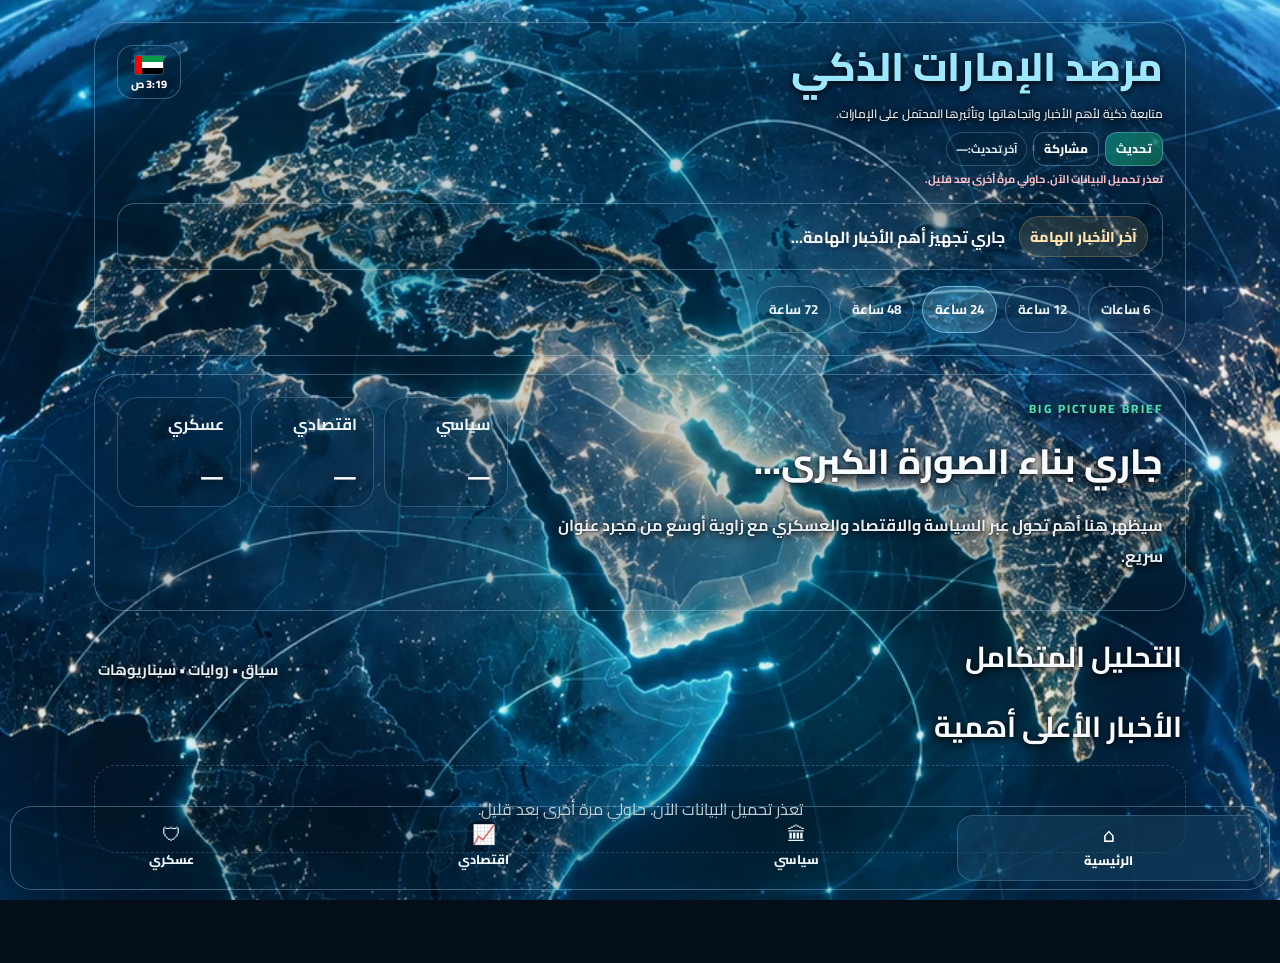
==== index.html @ d10e2dfa "Add files via upload" ====
<!doctype html>
<html lang="ar" dir="rtl">
<head>
  <meta charset="utf-8" />
  <meta name="viewport" content="width=device-width,initial-scale=1,viewport-fit=cover" />
  <meta name="theme-color" content="#08121f" />
  <title>مرصد الإمارات الذكي</title>
  <link rel="preconnect" href="https://fonts.googleapis.com">
  <link rel="preconnect" href="https://fonts.gstatic.com" crossorigin>
  <link href="https://fonts.googleapis.com/css2?family=Cairo:wght@400;600;700;800&display=swap" rel="stylesheet">
  <link rel="manifest" href="/manifest.webmanifest" />
  <link rel="icon" href="/icon.svg" type="image/svg+xml" />
  <link rel="stylesheet" href="/styles.css?v=7" />
</head>
<body>
  <div class="bg-layer"></div>
  <div class="screen-noise"></div>

  <main class="shell">
    <header class="hero-panel glass">
      <div class="header-brand-block">
        <div class="brand-row">
          <h1 id="appTitle" class="app-title">مرصد الإمارات الذكي</h1>

          <div class="uae-clock-card" aria-label="الوقت الحالي في الإمارات">
            <svg class="uae-flag" viewBox="0 0 28 18" role="img" aria-label="علم الإمارات العربية المتحدة">
              <rect x="0" y="0" width="7" height="18" fill="#ff0000"></rect>
              <rect x="7" y="0" width="21" height="6" fill="#009a49"></rect>
              <rect x="7" y="6" width="21" height="6" fill="#ffffff"></rect>
              <rect x="7" y="12" width="21" height="6" fill="#000000"></rect>
            </svg>
            <time id="dubaiClock" class="dubai-clock" datetime="">--:--</time>
          </div>
        </div>

        <p class="brand-description">متابعة ذكية لأهم الأخبار واتجاهاتها وتأثيرها المحتمل على الإمارات.</p>
      </div>

      <div class="controls" aria-label="أدوات التحديث والمشاركة">
        <button id="refreshBtn" class="btn primary" type="button">
          <span class="btn-spinner" aria-hidden="true"></span>
          <span class="refresh-label">تحديث</span>
        </button>
        <button id="shareBtn" class="btn" type="button">مشاركة</button>
        <div class="last-update-pill">آخر تحديث: <time id="lastUpdatedTime" datetime="">—</time></div>
      </div>
      <div id="refreshError" class="refresh-error" role="alert" hidden></div>

      <section class="breaking-wrap glass-soft" aria-label="آخر الأخبار الهامة">
        <div class="breaking-label">آخر الأخبار الهامة</div>
        <div class="breaking-ticker"><div id="breakingItems" class="breaking-items"></div></div>
      </section>

      <div class="filters" id="hourFilters">
        <button class="chip" data-hours="6">6 ساعات</button>
        <button class="chip" data-hours="12">12 ساعة</button>
        <button class="chip active" data-hours="24">24 ساعة</button>
        <button class="chip" data-hours="48">48 ساعة</button>
        <button class="chip" data-hours="72">72 ساعة</button>
      </div>
    </header>

    <section class="big-picture glass">
      <div class="big-left">
        <div class="eyebrow green">BIG PICTURE BRIEF</div>
        <h2 id="heroTitle">جاري بناء الصورة الكبرى...</h2>
        <p id="heroText">سيظهر هنا أهم تحول عبر السياسة والاقتصاد والعسكري مع زاوية أوسع من مجرد عنوان سريع.</p>
      </div>
      <div class="metrics">
        <div class="metric-card">
          <span class="metric-label">سياسي</span>
          <b id="politicalRisk">—</b>
          <small id="politicalImpact" class="metric-impact" hidden></small>
        </div>
        <div class="metric-card">
          <span class="metric-label">اقتصادي</span>
          <b id="economicRisk">—</b>
          <small id="economicImpact" class="metric-impact" hidden></small>
        </div>
        <div class="metric-card">
          <span class="metric-label">عسكري</span>
          <b id="militaryRisk">—</b>
          <small id="militaryImpact" class="metric-impact" hidden></small>
        </div>
      </div>
    </section>

    <section id="home" class="view active">
      <div class="section-head"><h3>التحليل المتكامل</h3><span>سياق • روايات • سيناريوهات</span></div>
      <div id="overviewCards" class="analysis-grid"></div>
      <div class="section-head"><h3>الأخبار الأعلى أهمية</h3><span id="topCount"></span></div>
      <div id="topEvents" class="card-list"></div>
    </section>

    <section id="political" class="view">
      <div class="section-head"><h3>المجال السياسي</h3><span>دبلوماسية • حكومات • قمم</span></div>
      <div id="politicalAnalysis" class="analysis-single"></div>
      <div id="politicalEvents" class="card-list"></div>
    </section>

    <section id="economic" class="view">
      <div class="section-head"><h3>المجال الاقتصادي</h3><span>طاقة • تجارة • أسواق</span></div>
      <div id="economicAnalysis" class="analysis-single"></div>
      <div id="economicEvents" class="card-list"></div>
    </section>

    <section id="military" class="view">
      <div class="section-head"><h3>المجال العسكري / الأمني</h3><span>تصعيد • تهدئة • أمن إقليمي</span></div>
      <div id="militaryAnalysis" class="analysis-single"></div>
      <div id="militaryEvents" class="card-list"></div>
    </section>
  </main>

  <nav class="bottom-nav glass-soft" aria-label="التنقل السفلي">
    <button class="bottom-tab active" data-view="home"><span>⌂</span><small>الرئيسية</small></button>
    <button class="bottom-tab" data-view="political"><span>🏛</span><small>سياسي</small></button>
    <button class="bottom-tab" data-view="economic"><span>📈</span><small>اقتصادي</small></button>
    <button class="bottom-tab" data-view="military"><span>🛡</span><small>عسكري</small></button>
  </nav>

  <div id="statusLive" class="sr-only" aria-live="polite">جاهز</div>
  <script src="/app.js?v=7"></script>
</body>
</html>
---- styles.css ----
:root {
  --bg: #06101b;
  --panel: rgba(5, 22, 34, 0.18);
  --panel-soft: rgba(5, 22, 34, 0.14);
  --panel-inner: rgba(5, 22, 34, 0.14);
  --line: rgba(155, 220, 255, 0.34);
  --text: #f7fbff;
  --muted: #e6eef5;
  --accent: #78dcff;
  --accent-2: #4be0b0;
  --warn: #ffd486;
  --danger: #ff8a95;
  --shadow: 0 10px 28px rgba(0,0,0,0.18);
}
* { box-sizing: border-box; }
html, body {
  margin: 0; padding: 0; color: var(--text);
  font-family: "Cairo", system-ui, -apple-system, "Segoe UI", "Noto Sans Arabic", Arial, sans-serif;
  background: var(--bg);
}
body { min-height: 100vh; overflow-x: hidden; }
.sr-only { position: absolute; width:1px; height:1px; padding:0; margin:-1px; overflow:hidden; clip: rect(0,0,0,0); white-space:nowrap; border:0; }

.bg-layer {
  position: fixed; inset: 0;
  background-image: url('/background.webp');
  background-position: center 24%;
  background-size: cover;
  background-repeat: no-repeat;
  z-index: 0;
}
.bg-layer::after {
  content: "";
  position: absolute; inset: 0;
  background: linear-gradient(180deg,
    rgba(2,7,12,0.00) 0%,
    rgba(2,7,12,0.02) 35%,
    rgba(2,7,12,0.05) 70%,
    rgba(2,7,12,0.10) 100%);
}
.screen-noise {
  position: fixed; inset: 0;
  background-image: radial-gradient(rgba(255,255,255,0.025) 0.5px, transparent 0.5px);
  background-size: 5px 5px;
  opacity: 0.025; z-index: 0; pointer-events:none;
}
.shell {
  position: relative; z-index: 1; max-width: 1120px; width: 100%; margin: 0 auto;
  padding: 22px 14px 110px;
}

.glass, .glass-soft {
  border: 1px solid var(--line);
  box-shadow: var(--shadow);
  backdrop-filter: none;
  -webkit-backdrop-filter: none;
}
.glass { background: linear-gradient(180deg, rgba(5,22,34,0.18), rgba(5,22,34,0.22)); }
.glass-soft { background: var(--panel-soft); }

/* Header: compact mobile-first layout only. */
.hero-panel { border-radius: 28px; padding: 22px; min-width: 0; overflow: hidden; }
.header-brand-block { width: 100%; min-width: 0; }
.brand-row {
  display: flex;
  gap: 10px;
  align-items: flex-start;
  justify-content: space-between;
  width: 100%;
  min-width: 0;
  direction: rtl;
}
.app-title {
  flex: 1 1 auto;
  min-width: 0;
  margin: 0;
  color: #9be7ff;
  font-size: clamp(20px, 7.28vw, 40px);
  line-height: 1.08;
  font-weight: 800;
  white-space: nowrap;
  text-align: right;
  text-shadow: 0 3px 16px rgba(0,0,0,0.76);
}
.uae-clock-card {
  flex: 0 0 auto;
  width: 64px;
  min-height: 54px;
  padding: 7px 6px 6px;
  border-radius: 16px;
  display: flex;
  flex-direction: column;
  align-items: center;
  justify-content: center;
  gap: 5px;
  background: rgba(5,22,34,0.14);
  border: 1px solid var(--line);
  line-height: 1;
}
.uae-flag {
  display: block;
  width: 28px;
  height: 18px;
  flex: 0 0 auto;
  border-radius: 2px;
  box-shadow: 0 0 0 1px rgba(255,255,255,0.18);
}
.dubai-clock {
  display: block;
  direction: rtl;
  color: #fff;
  font-size: 11px;
  line-height: 1;
  font-weight: 800;
  white-space: nowrap;
  font-variant-numeric: tabular-nums;
  text-shadow: 0 2px 8px rgba(0,0,0,.72);
}
.brand-description {
  width: 100%;
  max-width: none;
  margin: 7px 0 0;
  color: var(--muted);
  font-size: clamp(10px, 2.91vw, 12px);
  line-height: 1.35;
  font-weight: 600;
  letter-spacing: -0.015em;
  white-space: nowrap;
  text-align: right;
  text-shadow: 0 2px 10px rgba(0,0,0,0.72);
}
.eyebrow {
  font-size: 0.75rem; letter-spacing: 0.18em; color: var(--accent); font-weight: 800;
  text-shadow: 0 2px 8px rgba(0,0,0,.68);
}
.eyebrow.green { color: var(--accent-2); }

.controls {
  display: flex;
  gap: 6px;
  margin-top: 10px;
  flex-wrap: nowrap;
  align-items: center;
  width: 100%;
  min-width: 0;
  line-height: 1;
}
.btn {
  flex: 0 0 auto;
  min-height: 34px;
  border: 1px solid var(--line);
  background: rgba(5,22,34,0.18);
  color: #fff;
  padding: 8px 10px;
  border-radius: 12px;
  cursor: pointer;
  font-family: inherit;
  font-size: 12px;
  line-height: 1;
  font-weight: 800;
  white-space: nowrap;
  display: inline-flex;
  align-items: center;
  justify-content: center;
  gap: 5px;
}
.btn.primary {
  background: linear-gradient(135deg, rgba(10,127,125,0.82), rgba(20,108,78,0.78));
  min-width: 0;
}
.btn:disabled {
  cursor: default;
  opacity: 0.82;
}
.btn-spinner {
  display: none;
  width: 13px;
  height: 13px;
  flex: 0 0 13px;
  border: 2px solid rgba(255,255,255,0.35);
  border-top-color: #fff;
  border-radius: 50%;
  animation: buttonSpin .72s linear infinite;
}
.btn.is-loading .btn-spinner { display: inline-block; }
@keyframes buttonSpin { to { transform: rotate(360deg); } }
.last-update-pill {
  flex: 0 1 auto;
  min-width: 0;
  min-height: 34px;
  padding: 7px 9px;
  border-radius: 999px;
  border: 1px solid rgba(155,220,255,.24);
  background: rgba(5,22,34,0.14);
  color: #edf6fb;
  font-size: 11px;
  line-height: 1;
  font-weight: 700;
  white-space: nowrap;
  display: inline-flex;
  align-items: center;
  justify-content: center;
  font-variant-numeric: tabular-nums;
}
.refresh-error {
  margin-top: 6px;
  color: #ffc1c7;
  font-size: 11px;
  line-height: 1.35;
  font-weight: 700;
  text-align: right;
}

.breaking-wrap {
  margin-top: 16px; border-radius: 18px; padding: 12px 14px;
  display:flex; gap:14px; align-items:center; overflow:hidden;
}
.breaking-label {
  flex:none; color: #ffe5ac; font-weight: 800; font-size: 0.9rem;
  padding: 6px 10px; border-radius: 999px; background: rgba(255,196,106,0.12);
  border: 1px solid rgba(255,196,106,0.22);
}
.breaking-ticker { overflow:hidden; flex:1; position:relative; }
.breaking-items { display:flex; gap: 24px; white-space: nowrap; animation: ticker 26s linear infinite; }
.breaking-items span { font-weight: 700; text-shadow:0 1px 8px rgba(0,0,0,.6); }
@keyframes ticker { 0% { transform: translateX(12%); } 100% { transform: translateX(-65%); } }
.filters { display:flex; gap:8px; overflow:auto; margin-top:16px; }
.filters::-webkit-scrollbar { display:none; }
.chip {
  white-space: nowrap; border:1px solid var(--line); background: rgba(5,22,34,0.16); color:#edf6fb;
  padding:10px 12px; border-radius:999px; cursor:pointer; font-family:inherit; font-weight:700;
}
.chip.active {
  background: rgba(155,231,255,0.22);
  border-color: rgba(155,231,255,0.6);
  color:#fff;
}

.big-picture {
  border-radius: 28px; padding: 22px; margin-top: 18px;
  display:grid; grid-template-columns: 1.55fr 0.95fr; gap: 18px;
}
.big-left h2 {
  margin: 8px 0; font-size: clamp(1.45rem, 4vw, 2.2rem); font-weight:800;
  text-shadow:0 3px 16px rgba(0,0,0,.76);
}
.big-left p {
  color: var(--muted); line-height: 1.95; font-weight:700;
  text-shadow:0 2px 10px rgba(0,0,0,.7);
}
.metrics { display:grid; grid-template-columns: repeat(3, minmax(0, 1fr)); gap: 10px; align-content:start; min-width: 0; }
.metric-card {
  min-width: 0;
  min-height: 110px; border-radius: 22px; padding: 16px;
  background: rgba(5,22,34,0.14); border: 1px solid rgba(155,220,255,.24);
  display:flex; flex-direction:column; justify-content:space-between;
}
.metric-label { color: #edf6fb; font-weight: 700; line-height: 1.25; }
.metric-card b { font-size: 1.35rem; line-height: 1.2; text-shadow:0 2px 9px rgba(0,0,0,.7); }
.metric-impact { color: #aaf4d5; font-size: .74rem; line-height: 1.25; font-weight: 700; white-space: nowrap; }

.view { display:none; margin-top: 18px; }
.view.active { display:block; }
.section-head { display:flex; justify-content:space-between; align-items:flex-end; margin: 4px 4px 12px; }
.section-head h3 {
  margin:0; font-size: clamp(1.2rem, 3vw, 1.8rem); text-shadow:0 2px 10px rgba(0,0,0,.75);
}
.section-head span { color: var(--muted); font-size:0.92rem; font-weight:700; text-shadow:0 1px 8px rgba(0,0,0,.65); }
.analysis-grid { display:grid; grid-template-columns: repeat(3, 1fr); gap: 14px; }
.analysis-card, .analysis-panel, .news-card {
  background: linear-gradient(180deg, rgba(5,22,34,0.18), rgba(5,22,34,0.22));
  border: 1px solid rgba(155,220,255,.28); border-radius: 24px; box-shadow: var(--shadow);
}
.analysis-card { padding: 16px; }
.analysis-card h4, .analysis-panel h4 { margin:0 0 10px; font-size:1rem; }
.analysis-card p, .analysis-panel p, .analysis-panel li {
  color: #edf6fb; line-height: 1.9; font-weight: 700;
  text-shadow:0 1px 8px rgba(0,0,0,.62);
}
.analysis-panel { padding: 18px; }
.analysis-panel ul { margin: 8px 0 0; padding-right: 18px; }
.card-list { display:grid; gap:14px; }
.news-card { padding: 18px; }
.news-card .top { display:flex; gap:14px; align-items:flex-start; }
.score-box {
  min-width: 72px; text-align:center; border-radius: 18px; padding: 12px 8px;
  background: rgba(5,22,34,0.14); border:1px solid rgba(155,220,255,.24);
}
.score-box b { display:block; font-size:1.35rem; }
.score-box small { color: #edf6fb; font-weight:700; }
.news-card h4 { margin:0; font-size:1.1rem; line-height:1.8; text-shadow:0 2px 9px rgba(0,0,0,.72); }
.news-meta { display:flex; flex-wrap:wrap; gap:8px; margin-top: 12px; }
.tag {
  font-size: 0.78rem; border-radius: 999px; padding: 6px 10px;
  border:1px solid rgba(155,220,255,.24); background: rgba(5,22,34,0.14); color:#edf6fb; font-weight:700;
}
.tag.uae { color: #aaf4d5; border-color: rgba(61,212,161,0.38); }
.tag.high { color: #ffc1c7; border-color: rgba(255,111,123,0.38); }
.tag.mid { color: #ffe2ad; border-color: rgba(255,191,101,0.38); }
.sources { margin-top: 12px; border-top: 1px solid rgba(155,220,255,0.16); padding-top: 10px; }
.sources summary { cursor:pointer; color: var(--accent); font-weight:800; }
.source-item { padding:10px 0; border-bottom: 1px dashed rgba(155,220,255,0.16); }
.source-item:last-child { border-bottom:0; }
.source-item a { color:#fff; text-decoration:none; line-height:1.8; }
.source-item small { display:block; color: #dce9f1; }
.empty {
  text-align:center; color: #e5f0f6; padding: 28px; border: 1px dashed rgba(155,220,255,0.25);
  border-radius: 22px; background:rgba(5,22,34,.12);
}
.analysis-single { display:grid; gap:14px; margin-bottom: 14px; }

.bottom-nav {
  position: fixed; left: 10px; right: 10px; bottom: 10px; z-index: 10;
  border-radius: 22px; padding: 8px; display:grid; grid-template-columns: repeat(4, 1fr); gap:8px;
}
.bottom-tab {
  border:0; border-radius: 16px; background: rgba(5,22,34,0.10); color:#edf6fb;
  padding:10px 8px 8px; display:flex; flex-direction:column; align-items:center; gap:4px; font-family:inherit; cursor:pointer;
}
.bottom-tab span { font-size: 1.2rem; line-height:1; }
.bottom-tab small { font-size: .78rem; font-weight:800; }
.bottom-tab.active { background: rgba(23, 72, 104, 0.52); border:1px solid rgba(155,220,255,.22); color:#fff; }

@media (max-width: 900px) {
  .big-picture, .analysis-grid { grid-template-columns: 1fr; }
  .metrics { grid-template-columns: repeat(3, minmax(0, 1fr)); }
}
@media (max-width: 640px) {
  .bg-layer { background-position: 52% 18%; }
  .shell { padding: 14px 10px 104px; }
  .hero-panel, .big-picture { border-radius: 24px; padding: 16px; }

  .uae-clock-card { width: 60px; min-height: 52px; border-radius: 15px; }
  .brand-description { margin-top: 6px; }
  .controls { margin-top: 9px; }

  .metrics { grid-template-columns: repeat(3, minmax(0, 1fr)); gap: 6px; }
  .metric-card {
    min-height: 82px;
    padding: 9px 6px;
    border-radius: 16px;
    align-items: center;
    text-align: center;
  }
  .metric-label { font-size: 12px; line-height: 1.15; }
  .metric-card b { font-size: 12px; line-height: 1.15; }
  .metric-impact { font-size: 9.5px; line-height: 1.15; }

  .news-card .top { flex-direction: column; }
  .score-box { width: 100%; }
  .bottom-nav { left: 8px; right: 8px; bottom: 8px; }
}
@media (max-width: 360px) {
  .brand-row { gap: 8px; }
  .uae-clock-card { width: 58px; min-height: 50px; padding: 6px 5px 5px; gap: 4px; border-radius: 14px; }
  .uae-flag { width: 26px; height: 17px; }
  .dubai-clock { font-size: 10px; }
  .brand-description { font-size: 10px; letter-spacing: -0.025em; }

  .controls { gap: 4px; margin-top: 8px; }
  .btn { min-height: 32px; padding: 7px 7px; border-radius: 11px; font-size: 11px; gap: 4px; }
  .btn-spinner { width: 12px; height: 12px; flex-basis: 12px; }
  .last-update-pill { min-height: 32px; padding: 6px 7px; font-size: 10px; }
  .refresh-error { font-size: 10px; }
}
@media (max-width: 330px) {
  .uae-clock-card { width: 56px; }
  .brand-description { letter-spacing: -0.035em; }
  .btn { padding-right: 6px; padding-left: 6px; font-size: 10.5px; }
  .last-update-pill { padding-right: 6px; padding-left: 6px; font-size: 9.5px; }
}

/* v4: background-first UI. Keep artwork visible THROUGH every section. */
.hero-panel, .big-picture, .analysis-card, .analysis-panel, .news-card, .bottom-nav, .breaking-wrap {
  background-color: transparent;
}
.hero-panel, .big-picture { background: linear-gradient(180deg, rgba(4,20,32,.15), rgba(4,20,32,.20)); }
.analysis-card, .analysis-panel, .news-card { background: linear-gradient(180deg, rgba(4,20,32,.17), rgba(4,20,32,.21)); }
.breaking-wrap, .bottom-nav { background: rgba(4,20,32,.15); }
.app-title, .brand-description, .big-left h2, .big-left p, .section-head h3, .section-head span,
.analysis-card p, .analysis-panel p, .analysis-panel li, .news-card h4, .news-meta, .breaking-items {
  text-shadow: 0 2px 7px rgba(0,0,0,.92), 0 0 2px rgba(0,0,0,.8);
}
@media (max-width: 640px) {
  .bg-layer { background-position: center top; background-size: cover; }
}
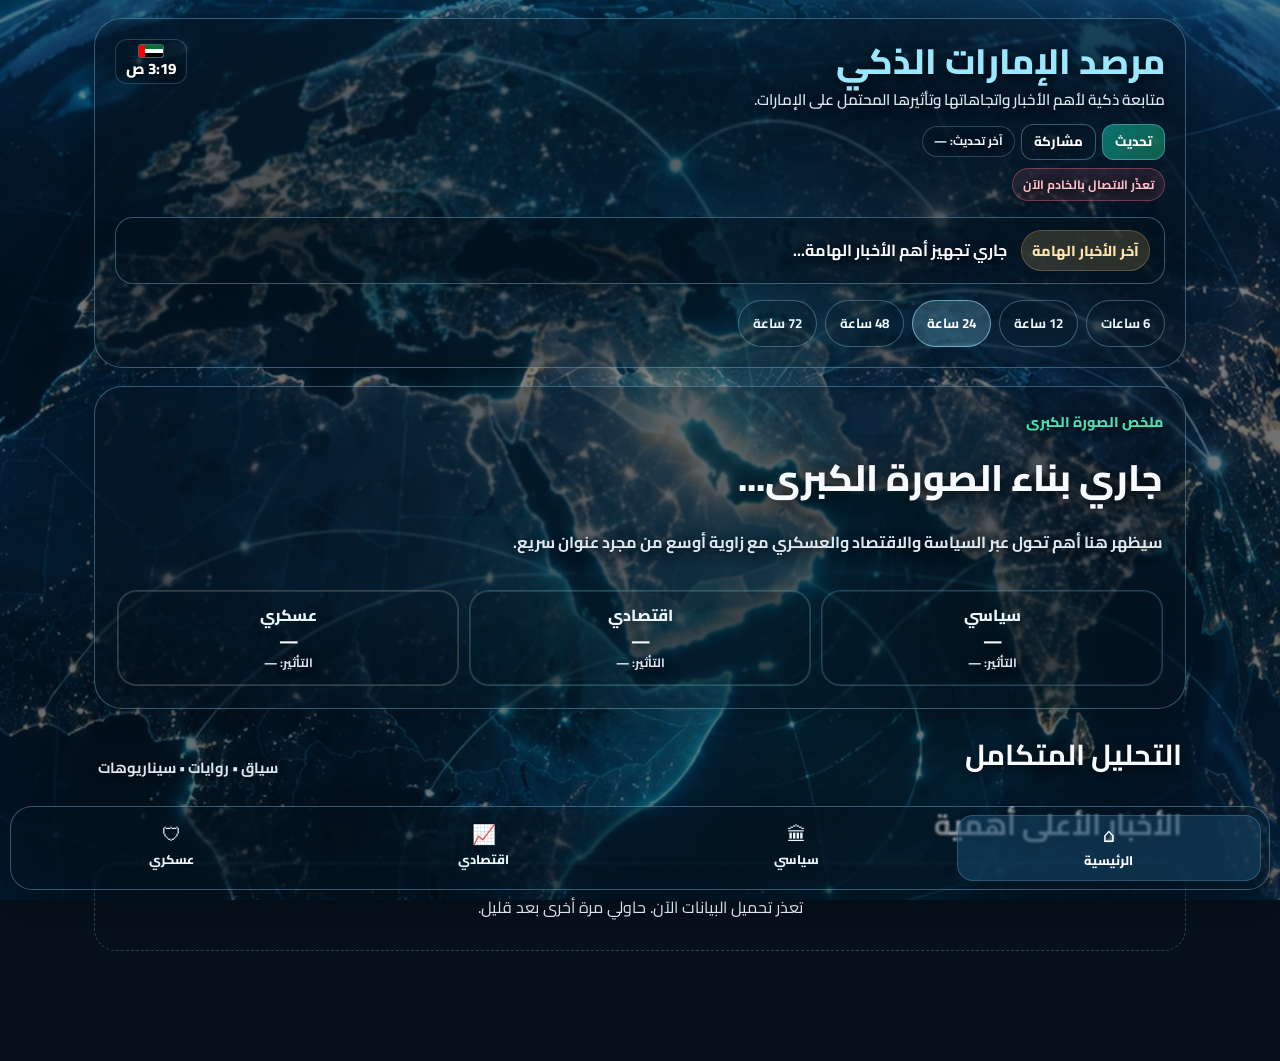
==== commit 844ca3d5: "Add files via upload" ====
--- a/index.html
+++ b/index.html
@@ -10,7 +10,7 @@
   <link href="https://fonts.googleapis.com/css2?family=Cairo:wght@400;600;700;800&display=swap" rel="stylesheet">
   <link rel="manifest" href="/manifest.webmanifest" />
   <link rel="icon" href="/icon.svg" type="image/svg+xml" />
-  <link rel="stylesheet" href="/styles.css?v=7" />
+  <link rel="stylesheet" href="/styles.css?v=11" />
 </head>
 <body>
   <div class="bg-layer"></div>
@@ -18,32 +18,29 @@
 
   <main class="shell">
     <header class="hero-panel glass">
-      <div class="header-brand-block">
-        <div class="brand-row">
-          <h1 id="appTitle" class="app-title">مرصد الإمارات الذكي</h1>
-
-          <div class="uae-clock-card" aria-label="الوقت الحالي في الإمارات">
-            <svg class="uae-flag" viewBox="0 0 28 18" role="img" aria-label="علم الإمارات العربية المتحدة">
-              <rect x="0" y="0" width="7" height="18" fill="#ff0000"></rect>
-              <rect x="7" y="0" width="21" height="6" fill="#009a49"></rect>
-              <rect x="7" y="6" width="21" height="6" fill="#ffffff"></rect>
-              <rect x="7" y="12" width="21" height="6" fill="#000000"></rect>
-            </svg>
-            <time id="dubaiClock" class="dubai-clock" datetime="">--:--</time>
-          </div>
+      <div class="hero-top">
+        <h1 id="appTitle" class="hero-title">مرصد الإمارات الذكي</h1>
+        <div class="hero-corner" role="group" aria-label="توقيت الإمارات">
+          <svg class="uae-flag" viewBox="0 0 12 6" aria-hidden="true" focusable="false">
+            <rect width="12" height="6" fill="#00732f"/>
+            <rect width="12" height="4" y="2" fill="#ffffff"/>
+            <rect width="12" height="2" y="4" fill="#000000"/>
+            <rect width="3" height="6" fill="#ff0000"/>
+          </svg>
+          <time id="uaeTime" class="corner-time">--:--</time>
         </div>
-
-        <p class="brand-description">متابعة ذكية لأهم الأخبار واتجاهاتها وتأثيرها المحتمل على الإمارات.</p>
+        <p id="appSubtitle" class="subtitle">متابعة ذكية لأهم الأخبار واتجاهاتها وتأثيرها المحتمل على الإمارات.</p>
       </div>
 
-      <div class="controls" aria-label="أدوات التحديث والمشاركة">
-        <button id="refreshBtn" class="btn primary" type="button">
+      <div class="mini-controls-row">
+        <button id="refreshBtn" type="button" class="btn primary compact-btn">
           <span class="btn-spinner" aria-hidden="true"></span>
-          <span class="refresh-label">تحديث</span>
+          <span class="btn-label">تحديث</span>
         </button>
-        <button id="shareBtn" class="btn" type="button">مشاركة</button>
-        <div class="last-update-pill">آخر تحديث: <time id="lastUpdatedTime" datetime="">—</time></div>
+        <button id="shareBtn" type="button" class="btn compact-btn">مشاركة</button>
+        <div class="info-pill compact-pill">آخر تحديث: <span id="lastUpdated">—</span></div>
       </div>
+
       <div id="refreshError" class="refresh-error" role="alert" hidden></div>
 
       <section class="breaking-wrap glass-soft" aria-label="آخر الأخبار الهامة">
@@ -62,26 +59,14 @@
 
     <section class="big-picture glass">
       <div class="big-left">
-        <div class="eyebrow green">BIG PICTURE BRIEF</div>
+        <div class="eyebrow green">ملخص الصورة الكبرى</div>
         <h2 id="heroTitle">جاري بناء الصورة الكبرى...</h2>
         <p id="heroText">سيظهر هنا أهم تحول عبر السياسة والاقتصاد والعسكري مع زاوية أوسع من مجرد عنوان سريع.</p>
       </div>
-      <div class="metrics">
-        <div class="metric-card">
-          <span class="metric-label">سياسي</span>
-          <b id="politicalRisk">—</b>
-          <small id="politicalImpact" class="metric-impact" hidden></small>
-        </div>
-        <div class="metric-card">
-          <span class="metric-label">اقتصادي</span>
-          <b id="economicRisk">—</b>
-          <small id="economicImpact" class="metric-impact" hidden></small>
-        </div>
-        <div class="metric-card">
-          <span class="metric-label">عسكري</span>
-          <b id="militaryRisk">—</b>
-          <small id="militaryImpact" class="metric-impact" hidden></small>
-        </div>
+      <div class="metrics metrics-inline">
+        <div class="metric-card political-card"><span class="metric-name">سياسي</span><b id="politicalRisk" class="metric-level">—</b><small id="politicalImpact" class="metric-impact" title="الأثر المحتمل على الإمارات">التأثير: —</small></div>
+        <div class="metric-card economic-card"><span class="metric-name">اقتصادي</span><b id="economicRisk" class="metric-level">—</b><small id="economicImpact" class="metric-impact" title="الأثر المحتمل على الإمارات">التأثير: —</small></div>
+        <div class="metric-card military-card"><span class="metric-name">عسكري</span><b id="militaryRisk" class="metric-level">—</b><small id="militaryImpact" class="metric-impact" title="الأثر المحتمل على الإمارات">التأثير: —</small></div>
       </div>
     </section>
 
@@ -119,6 +104,6 @@
   </nav>
 
   <div id="statusLive" class="sr-only" aria-live="polite">جاهز</div>
-  <script src="/app.js?v=7"></script>
+  <script src="/app.js?v=11"></script>
 </body>
 </html>
--- a/styles.css
+++ b/styles.css
@@ -1,16 +1,15 @@
+
 :root {
   --bg: #06101b;
-  --panel: rgba(5, 22, 34, 0.18);
-  --panel-soft: rgba(5, 22, 34, 0.14);
-  --panel-inner: rgba(5, 22, 34, 0.14);
+  --panel: rgba(5, 18, 30, 0.42);
+  --panel-soft: rgba(5, 18, 30, 0.34);
   --line: rgba(155, 220, 255, 0.34);
   --text: #f7fbff;
-  --muted: #e6eef5;
-  --accent: #78dcff;
+  --muted: #dce7f0;
+  --accent: #9be7ff;
   --accent-2: #4be0b0;
   --warn: #ffd486;
-  --danger: #ff8a95;
-  --shadow: 0 10px 28px rgba(0,0,0,0.18);
+  --shadow: 0 10px 28px rgba(0,0,0,0.20);
 }
 * { box-sizing: border-box; }
 html, body {
@@ -20,6 +19,7 @@
 }
 body { min-height: 100vh; overflow-x: hidden; }
 .sr-only { position: absolute; width:1px; height:1px; padding:0; margin:-1px; overflow:hidden; clip: rect(0,0,0,0); white-space:nowrap; border:0; }
+.hidden { display:none !important; }
 
 .bg-layer {
   position: fixed; inset: 0;
@@ -32,355 +32,198 @@
 .bg-layer::after {
   content: "";
   position: absolute; inset: 0;
-  background: linear-gradient(180deg,
-    rgba(2,7,12,0.00) 0%,
-    rgba(2,7,12,0.02) 35%,
-    rgba(2,7,12,0.05) 70%,
-    rgba(2,7,12,0.10) 100%);
+  background:
+    radial-gradient(circle at center, rgba(5,12,20,0.10), rgba(5,12,20,0.32) 70%),
+    linear-gradient(180deg, rgba(2,7,12,0.24) 0%, rgba(2,7,12,0.32) 45%, rgba(2,7,12,0.42) 100%);
 }
 .screen-noise {
   position: fixed; inset: 0;
-  background-image: radial-gradient(rgba(255,255,255,0.025) 0.5px, transparent 0.5px);
-  background-size: 5px 5px;
-  opacity: 0.025; z-index: 0; pointer-events:none;
-}
-.shell {
-  position: relative; z-index: 1; max-width: 1120px; width: 100%; margin: 0 auto;
-  padding: 22px 14px 110px;
-}
-
-.glass, .glass-soft {
-  border: 1px solid var(--line);
-  box-shadow: var(--shadow);
-  backdrop-filter: none;
-  -webkit-backdrop-filter: none;
-}
-.glass { background: linear-gradient(180deg, rgba(5,22,34,0.18), rgba(5,22,34,0.22)); }
+  background-image: radial-gradient(rgba(255,255,255,0.02) 0.5px, transparent 0.5px);
+  background-size: 5px 5px; opacity: 0.02; z-index: 0; pointer-events:none;
+}
+.shell { position: relative; z-index: 1; max-width: 1120px; margin: 0 auto; padding: 18px 14px 110px; }
+.glass, .glass-soft { border:1px solid var(--line); box-shadow:var(--shadow); backdrop-filter: blur(1px); -webkit-backdrop-filter: blur(1px); }
+.glass { background: linear-gradient(180deg, rgba(5,18,30,0.37), rgba(5,18,30,0.42)); }
 .glass-soft { background: var(--panel-soft); }
 
-/* Header: compact mobile-first layout only. */
-.hero-panel { border-radius: 28px; padding: 22px; min-width: 0; overflow: hidden; }
-.header-brand-block { width: 100%; min-width: 0; }
-.brand-row {
-  display: flex;
-  gap: 10px;
-  align-items: flex-start;
-  justify-content: space-between;
-  width: 100%;
-  min-width: 0;
-  direction: rtl;
-}
-.app-title {
-  flex: 1 1 auto;
+.hero-panel { border-radius: 28px; padding: 20px; }
+
+/* Header top: title (right) + small flag/time box (left) on one row,
+   one-line description under both. Same layout on phones and wide screens. */
+.hero-top {
+  display: grid;
+  grid-template-columns: minmax(0, 1fr) auto;
+  grid-template-areas: "title corner" "sub sub";
+  align-items: center;
+  column-gap: 10px;
+  row-gap: 4px;
+}
+.hero-title {
+  grid-area: title;
   min-width: 0;
   margin: 0;
-  color: #9be7ff;
-  font-size: clamp(20px, 7.28vw, 40px);
-  line-height: 1.08;
+  /* Scales with screen width so it always stays on ONE line beside the time box (≈30px on a 412px phone) */
+  font-size: clamp(1.1rem, calc((100vw - 128px) / 9.6), 2.2rem);
+  line-height: 1.3;
+  white-space: nowrap;
+  color: var(--accent);
   font-weight: 800;
+  letter-spacing: 0;
+  text-shadow: 0 3px 12px rgba(0,0,0,.85);
+}
+.subtitle {
+  grid-area: sub;
+  min-width: 0;
+  margin: 0;
+  /* ONE line across the full header width (≈12.6px on a 412px phone) */
+  font-size: clamp(.58rem, calc((100vw - 54px) / 28.3), .95rem);
+  line-height: 1.5;
   white-space: nowrap;
-  text-align: right;
-  text-shadow: 0 3px 16px rgba(0,0,0,0.76);
-}
-.uae-clock-card {
-  flex: 0 0 auto;
-  width: 64px;
-  min-height: 54px;
-  padding: 7px 6px 6px;
-  border-radius: 16px;
-  display: flex;
-  flex-direction: column;
-  align-items: center;
-  justify-content: center;
-  gap: 5px;
-  background: rgba(5,22,34,0.14);
-  border: 1px solid var(--line);
-  line-height: 1;
+  color: var(--muted); font-weight: 600;
+  text-shadow: 0 3px 12px rgba(0,0,0,.88);
+}
+.hero-corner {
+  grid-area: corner;
+  justify-self: end;
+  display:flex; flex-direction:column; align-items:center; justify-content:center; gap:3px;
+  padding:5px 9px; border-radius: 12px;
+  background: rgba(5,18,30,0.28); border:1px solid rgba(155,220,255,.22);
+  white-space: nowrap;
 }
 .uae-flag {
-  display: block;
-  width: 28px;
-  height: 18px;
-  flex: 0 0 auto;
-  border-radius: 2px;
-  box-shadow: 0 0 0 1px rgba(255,255,255,0.18);
-}
-.dubai-clock {
-  display: block;
-  direction: rtl;
-  color: #fff;
-  font-size: 11px;
-  line-height: 1;
-  font-weight: 800;
-  white-space: nowrap;
-  font-variant-numeric: tabular-nums;
-  text-shadow: 0 2px 8px rgba(0,0,0,.72);
-}
-.brand-description {
-  width: 100%;
-  max-width: none;
-  margin: 7px 0 0;
-  color: var(--muted);
-  font-size: clamp(10px, 2.91vw, 12px);
-  line-height: 1.35;
-  font-weight: 600;
-  letter-spacing: -0.015em;
-  white-space: nowrap;
-  text-align: right;
-  text-shadow: 0 2px 10px rgba(0,0,0,0.72);
-}
-.eyebrow {
-  font-size: 0.75rem; letter-spacing: 0.18em; color: var(--accent); font-weight: 800;
-  text-shadow: 0 2px 8px rgba(0,0,0,.68);
-}
+  flex: none; display:block; width:24px; height:12px;
+  border-radius: 2px; overflow: hidden;
+  box-shadow: 0 0 0 1px rgba(255,255,255,.30), 0 2px 6px rgba(0,0,0,.45);
+}
+.corner-time {
+  display:block; min-width:3.4em; text-align:center;
+  font-size: .95rem; line-height:1.2; font-weight:800; color:#fff;
+  font-variant-numeric: tabular-nums; text-shadow:0 2px 9px rgba(0,0,0,.8);
+}
+.eyebrow { font-size: .88rem; color: var(--accent); font-weight:800; text-shadow:0 2px 9px rgba(0,0,0,.8); }
 .eyebrow.green { color: var(--accent-2); }
 
-.controls {
-  display: flex;
-  gap: 6px;
-  margin-top: 10px;
-  flex-wrap: nowrap;
-  align-items: center;
-  width: 100%;
-  min-width: 0;
-  line-height: 1;
+/* Refresh / share / last-update: small, side by side */
+.mini-controls-row { display:flex; flex-wrap:wrap; gap:6px; align-items:center; margin-top:12px; }
+.controls{display:none;}
+.info-pill, .compact-pill {
+  border:1px solid rgba(155,220,255,.26); background: rgba(5,18,30,0.26); color:#eef6fb;
+  padding:5px 11px; border-radius:999px; font-size:.74rem; font-weight:700; line-height:1.6;
+  white-space:nowrap; text-shadow:0 2px 8px rgba(0,0,0,.8);
 }
 .btn {
-  flex: 0 0 auto;
-  min-height: 34px;
-  border: 1px solid var(--line);
-  background: rgba(5,22,34,0.18);
-  color: #fff;
-  padding: 8px 10px;
-  border-radius: 12px;
-  cursor: pointer;
-  font-family: inherit;
-  font-size: 12px;
-  line-height: 1;
-  font-weight: 800;
-  white-space: nowrap;
-  display: inline-flex;
-  align-items: center;
-  justify-content: center;
-  gap: 5px;
-}
-.btn.primary {
-  background: linear-gradient(135deg, rgba(10,127,125,0.82), rgba(20,108,78,0.78));
-  min-width: 0;
-}
-.btn:disabled {
-  cursor: default;
-  opacity: 0.82;
-}
-.btn-spinner {
-  display: none;
-  width: 13px;
-  height: 13px;
-  flex: 0 0 13px;
-  border: 2px solid rgba(255,255,255,0.35);
-  border-top-color: #fff;
-  border-radius: 50%;
-  animation: buttonSpin .72s linear infinite;
-}
-.btn.is-loading .btn-spinner { display: inline-block; }
-@keyframes buttonSpin { to { transform: rotate(360deg); } }
-.last-update-pill {
-  flex: 0 1 auto;
-  min-width: 0;
-  min-height: 34px;
-  padding: 7px 9px;
-  border-radius: 999px;
-  border: 1px solid rgba(155,220,255,.24);
-  background: rgba(5,22,34,0.14);
-  color: #edf6fb;
-  font-size: 11px;
-  line-height: 1;
-  font-weight: 700;
-  white-space: nowrap;
-  display: inline-flex;
-  align-items: center;
-  justify-content: center;
-  font-variant-numeric: tabular-nums;
-}
+  border:1px solid var(--line); background: rgba(5,18,30,0.24); color:#fff; border-radius:14px; cursor:pointer;
+  font-family:inherit; font-weight:800; display:inline-flex; align-items:center; justify-content:center; gap:8px;
+}
+.compact-btn { flex:none; padding:6px 12px; min-height:36px; font-size:.82rem; line-height:1.4; border-radius:12px; gap:6px; white-space:nowrap; }
+.btn.primary { background: linear-gradient(135deg, rgba(10,127,125,0.88), rgba(20,108,78,0.84)); }
+.btn:disabled { cursor: progress; }
+.btn-spinner { flex:none; width:14px; height:14px; border-radius:50%; border:2px solid rgba(255,255,255,.35); border-top-color:#fff; display:none; }
+.btn.loading .btn-spinner { display:inline-block; animation:spin .75s linear infinite; }
+.btn.loading { opacity:.95; }
 .refresh-error {
-  margin-top: 6px;
-  color: #ffc1c7;
-  font-size: 11px;
-  line-height: 1.35;
-  font-weight: 700;
-  text-align: right;
-}
-
-.breaking-wrap {
-  margin-top: 16px; border-radius: 18px; padding: 12px 14px;
-  display:flex; gap:14px; align-items:center; overflow:hidden;
-}
-.breaking-label {
-  flex:none; color: #ffe5ac; font-weight: 800; font-size: 0.9rem;
-  padding: 6px 10px; border-radius: 999px; background: rgba(255,196,106,0.12);
-  border: 1px solid rgba(255,196,106,0.22);
-}
+  display:inline-block; margin-top:8px; padding:4px 10px; border-radius:999px;
+  font-size:.76rem; font-weight:700; color:#ffc1c7;
+  background: rgba(255,111,123,0.12); border:1px solid rgba(255,111,123,0.38);
+  text-shadow:0 2px 8px rgba(0,0,0,.8);
+}
+.refresh-error[hidden] { display:none; }
+@keyframes spin { to { transform: rotate(360deg); } }
+
+.breaking-wrap { margin-top: 16px; border-radius: 18px; padding: 12px 14px; display:flex; gap:14px; align-items:center; overflow:hidden; }
+.breaking-label { flex:none; color:#ffe5ac; font-weight:800; font-size:.9rem; padding:6px 10px; border-radius:999px; background: rgba(255,196,106,0.16); border:1px solid rgba(255,196,106,0.25); }
 .breaking-ticker { overflow:hidden; flex:1; position:relative; }
-.breaking-items { display:flex; gap: 24px; white-space: nowrap; animation: ticker 26s linear infinite; }
-.breaking-items span { font-weight: 700; text-shadow:0 1px 8px rgba(0,0,0,.6); }
+.breaking-items { display:flex; gap:24px; white-space:nowrap; animation:ticker 26s linear infinite; }
+.breaking-items span { font-weight:700; text-shadow:0 2px 9px rgba(0,0,0,.8); }
 @keyframes ticker { 0% { transform: translateX(12%); } 100% { transform: translateX(-65%); } }
 .filters { display:flex; gap:8px; overflow:auto; margin-top:16px; }
 .filters::-webkit-scrollbar { display:none; }
-.chip {
-  white-space: nowrap; border:1px solid var(--line); background: rgba(5,22,34,0.16); color:#edf6fb;
-  padding:10px 12px; border-radius:999px; cursor:pointer; font-family:inherit; font-weight:700;
-}
-.chip.active {
-  background: rgba(155,231,255,0.22);
-  border-color: rgba(155,231,255,0.6);
-  color:#fff;
-}
-
-.big-picture {
-  border-radius: 28px; padding: 22px; margin-top: 18px;
-  display:grid; grid-template-columns: 1.55fr 0.95fr; gap: 18px;
-}
-.big-left h2 {
-  margin: 8px 0; font-size: clamp(1.45rem, 4vw, 2.2rem); font-weight:800;
-  text-shadow:0 3px 16px rgba(0,0,0,.76);
-}
-.big-left p {
-  color: var(--muted); line-height: 1.95; font-weight:700;
-  text-shadow:0 2px 10px rgba(0,0,0,.7);
-}
-.metrics { display:grid; grid-template-columns: repeat(3, minmax(0, 1fr)); gap: 10px; align-content:start; min-width: 0; }
-.metric-card {
-  min-width: 0;
-  min-height: 110px; border-radius: 22px; padding: 16px;
-  background: rgba(5,22,34,0.14); border: 1px solid rgba(155,220,255,.24);
-  display:flex; flex-direction:column; justify-content:space-between;
-}
-.metric-label { color: #edf6fb; font-weight: 700; line-height: 1.25; }
-.metric-card b { font-size: 1.35rem; line-height: 1.2; text-shadow:0 2px 9px rgba(0,0,0,.7); }
-.metric-impact { color: #aaf4d5; font-size: .74rem; line-height: 1.25; font-weight: 700; white-space: nowrap; }
-
-.view { display:none; margin-top: 18px; }
+.chip { white-space: nowrap; border:1px solid var(--line); background: rgba(5,18,30,0.22); color:#edf6fb; padding:10px 14px; border-radius:999px; cursor:pointer; font-family:inherit; font-weight:700; }
+.chip.active { background: rgba(155, 231, 255, 0.22); border-color: rgba(155, 231, 255, 0.6); color:#fff; }
+
+.big-picture { border-radius: 28px; padding: 22px; margin-top:18px; display:grid; grid-template-columns: 1fr; gap:18px; }
+.big-left h2 { margin:8px 0; font-size: clamp(1.55rem, 5vw, 2.3rem); font-weight:800; text-shadow:0 4px 18px rgba(0,0,0,.92); }
+.big-left p { color: var(--muted); line-height:1.8; font-weight:700; text-shadow:0 3px 12px rgba(0,0,0,.88); }
+.metrics { display:grid; grid-template-columns: repeat(3, minmax(0,1fr)); gap:10px; }
+.metric-card { min-width:0; min-height:92px; border-radius:20px; padding:14px 10px; background: rgba(5,18,30,0.22); border:1px solid rgba(155,220,255,.24); display:flex; flex-direction:column; justify-content:center; align-items:center; gap:2px; text-align:center; line-height:1.35; }
+.metric-card b { font-size:1.1rem; text-shadow:0 2px 9px rgba(0,0,0,.85); }
+.metric-card span { color:#edf6fb; font-weight:700; }
+.metric-card .metric-name { font-weight:800; }
+.metric-impact { max-width:100%; color: var(--muted); font-size:.76rem; font-weight:700; white-space:nowrap; text-shadow:0 2px 8px rgba(0,0,0,.8); }
+.political-card { box-shadow: inset 0 0 0 1px rgba(98,180,255,0.15); }
+.economic-card { box-shadow: inset 0 0 0 1px rgba(88,230,184,0.18); }
+.military-card { box-shadow: inset 0 0 0 1px rgba(255,181,86,0.18); }
+
+.view { display:none; margin-top:18px; }
 .view.active { display:block; }
-.section-head { display:flex; justify-content:space-between; align-items:flex-end; margin: 4px 4px 12px; }
-.section-head h3 {
-  margin:0; font-size: clamp(1.2rem, 3vw, 1.8rem); text-shadow:0 2px 10px rgba(0,0,0,.75);
-}
-.section-head span { color: var(--muted); font-size:0.92rem; font-weight:700; text-shadow:0 1px 8px rgba(0,0,0,.65); }
-.analysis-grid { display:grid; grid-template-columns: repeat(3, 1fr); gap: 14px; }
-.analysis-card, .analysis-panel, .news-card {
-  background: linear-gradient(180deg, rgba(5,22,34,0.18), rgba(5,22,34,0.22));
-  border: 1px solid rgba(155,220,255,.28); border-radius: 24px; box-shadow: var(--shadow);
-}
-.analysis-card { padding: 16px; }
+.section-head { display:flex; justify-content:space-between; align-items:flex-end; margin:4px 4px 12px; }
+.section-head h3 { margin:0; font-size: clamp(1.2rem, 3vw, 1.8rem); text-shadow:0 3px 12px rgba(0,0,0,.9); }
+.section-head span { color: var(--muted); font-size:.92rem; font-weight:700; text-shadow:0 2px 8px rgba(0,0,0,.8); }
+.analysis-grid { display:grid; grid-template-columns: repeat(3, 1fr); gap:14px; }
+.analysis-card, .analysis-panel, .news-card { background: linear-gradient(180deg, rgba(5,18,30,0.34), rgba(5,18,30,0.38)); border:1px solid rgba(155,220,255,.28); border-radius:24px; box-shadow:var(--shadow); }
+.analysis-card { padding:16px; }
 .analysis-card h4, .analysis-panel h4 { margin:0 0 10px; font-size:1rem; }
-.analysis-card p, .analysis-panel p, .analysis-panel li {
-  color: #edf6fb; line-height: 1.9; font-weight: 700;
-  text-shadow:0 1px 8px rgba(0,0,0,.62);
-}
-.analysis-panel { padding: 18px; }
-.analysis-panel ul { margin: 8px 0 0; padding-right: 18px; }
+.analysis-card p, .analysis-panel p, .analysis-panel li { color:#edf6fb; line-height:1.85; font-weight:700; text-shadow:0 2px 9px rgba(0,0,0,.82); }
+.analysis-panel { padding:18px; }
+.analysis-panel ul { margin:8px 0 0; padding-right:18px; }
 .card-list { display:grid; gap:14px; }
-.news-card { padding: 18px; }
+.news-card { padding:18px; }
 .news-card .top { display:flex; gap:14px; align-items:flex-start; }
-.score-box {
-  min-width: 72px; text-align:center; border-radius: 18px; padding: 12px 8px;
-  background: rgba(5,22,34,0.14); border:1px solid rgba(155,220,255,.24);
-}
+.score-box { min-width:72px; text-align:center; border-radius:18px; padding:12px 8px; background: rgba(5,18,30,0.30); border:1px solid rgba(155,220,255,.24); }
 .score-box b { display:block; font-size:1.35rem; }
-.score-box small { color: #edf6fb; font-weight:700; }
-.news-card h4 { margin:0; font-size:1.1rem; line-height:1.8; text-shadow:0 2px 9px rgba(0,0,0,.72); }
-.news-meta { display:flex; flex-wrap:wrap; gap:8px; margin-top: 12px; }
-.tag {
-  font-size: 0.78rem; border-radius: 999px; padding: 6px 10px;
-  border:1px solid rgba(155,220,255,.24); background: rgba(5,22,34,0.14); color:#edf6fb; font-weight:700;
-}
-.tag.uae { color: #aaf4d5; border-color: rgba(61,212,161,0.38); }
-.tag.high { color: #ffc1c7; border-color: rgba(255,111,123,0.38); }
-.tag.mid { color: #ffe2ad; border-color: rgba(255,191,101,0.38); }
-.sources { margin-top: 12px; border-top: 1px solid rgba(155,220,255,0.16); padding-top: 10px; }
+.score-box small { color:#edf6fb; font-weight:700; }
+.news-card h4 { margin:0; font-size:1.1rem; line-height:1.8; text-shadow:0 3px 12px rgba(0,0,0,.9); }
+.news-meta { display:flex; flex-wrap:wrap; gap:8px; margin-top:12px; }
+.tag { font-size: .78rem; border-radius:999px; padding:6px 10px; border:1px solid rgba(155,220,255,.24); background: rgba(5,18,30,0.28); color:#edf6fb; font-weight:700; }
+.tag.uae { color:#aaf4d5; border-color: rgba(61,212,161,0.38); }
+.tag.high { color:#ffc1c7; border-color: rgba(255,111,123,0.38); }
+.tag.mid { color:#ffe2ad; border-color: rgba(255,191,101,0.38); }
+.sources { margin-top:12px; border-top:1px solid rgba(155,220,255,0.16); padding-top:10px; }
 .sources summary { cursor:pointer; color: var(--accent); font-weight:800; }
-.source-item { padding:10px 0; border-bottom: 1px dashed rgba(155,220,255,0.16); }
+.source-item { padding:10px 0; border-bottom:1px dashed rgba(155,220,255,0.16); }
 .source-item:last-child { border-bottom:0; }
 .source-item a { color:#fff; text-decoration:none; line-height:1.8; }
-.source-item small { display:block; color: #dce9f1; }
-.empty {
-  text-align:center; color: #e5f0f6; padding: 28px; border: 1px dashed rgba(155,220,255,0.25);
-  border-radius: 22px; background:rgba(5,22,34,.12);
-}
-.analysis-single { display:grid; gap:14px; margin-bottom: 14px; }
-
-.bottom-nav {
-  position: fixed; left: 10px; right: 10px; bottom: 10px; z-index: 10;
-  border-radius: 22px; padding: 8px; display:grid; grid-template-columns: repeat(4, 1fr); gap:8px;
-}
-.bottom-tab {
-  border:0; border-radius: 16px; background: rgba(5,22,34,0.10); color:#edf6fb;
-  padding:10px 8px 8px; display:flex; flex-direction:column; align-items:center; gap:4px; font-family:inherit; cursor:pointer;
-}
-.bottom-tab span { font-size: 1.2rem; line-height:1; }
-.bottom-tab small { font-size: .78rem; font-weight:800; }
-.bottom-tab.active { background: rgba(23, 72, 104, 0.52); border:1px solid rgba(155,220,255,.22); color:#fff; }
-
-@media (max-width: 900px) {
-  .big-picture, .analysis-grid { grid-template-columns: 1fr; }
-  .metrics { grid-template-columns: repeat(3, minmax(0, 1fr)); }
-}
+.source-item small { display:block; color:#dce9f1; }
+.empty { text-align:center; color:#e5f0f6; padding:28px; border:1px dashed rgba(155,220,255,0.25); border-radius:22px; background:rgba(5,18,30,.24); }
+.analysis-single { display:grid; gap:14px; margin-bottom:14px; }
+
+.bottom-nav { position: fixed; left:10px; right:10px; bottom:10px; z-index:10; border-radius:22px; padding:8px; display:grid; grid-template-columns: repeat(4, 1fr); gap:8px; }
+.bottom-tab { border:0; border-radius:16px; background: rgba(5,18,30,0.22); color:#edf6fb; padding:10px 8px 8px; display:flex; flex-direction:column; align-items:center; gap:4px; font-family:inherit; cursor:pointer; }
+.bottom-tab span { font-size:1.2rem; line-height:1; }
+.bottom-tab small { font-size:.78rem; font-weight:800; }
+.bottom-tab.active { background: rgba(23,72,104,0.58); border:1px solid rgba(155,220,255,.22); color:#fff; }
+
+@media (max-width: 900px) { .analysis-grid { grid-template-columns: 1fr; } }
 @media (max-width: 640px) {
   .bg-layer { background-position: 52% 18%; }
   .shell { padding: 14px 10px 104px; }
   .hero-panel, .big-picture { border-radius: 24px; padding: 16px; }
-
-  .uae-clock-card { width: 60px; min-height: 52px; border-radius: 15px; }
-  .brand-description { margin-top: 6px; }
-  .controls { margin-top: 9px; }
-
-  .metrics { grid-template-columns: repeat(3, minmax(0, 1fr)); gap: 6px; }
-  .metric-card {
-    min-height: 82px;
-    padding: 9px 6px;
-    border-radius: 16px;
-    align-items: center;
-    text-align: center;
-  }
-  .metric-label { font-size: 12px; line-height: 1.15; }
-  .metric-card b { font-size: 12px; line-height: 1.15; }
-  .metric-impact { font-size: 9.5px; line-height: 1.15; }
-
+  .hero-top { column-gap: 8px; }
+  .hero-corner { padding:5px 7px; gap:3px; border-radius:11px; }
+  .uae-flag { width:22px; height:11px; }
+  .corner-time { font-size:.84rem; }
+  .compact-btn { font-size:.78rem; padding:6px 10px; min-height:34px; }
+  .compact-pill { font-size:.72rem; padding:5px 9px; }
+  .breaking-wrap { flex-direction:column; align-items:stretch; }
+  .metrics { grid-template-columns: repeat(3, minmax(0,1fr)); gap:8px; }
+  .metric-card { min-height:0; padding:9px 4px; border-radius:16px; }
+  .metric-card b { font-size:.98rem; }
+  .metric-card span { font-size:.86rem; }
+  .metric-impact { font-size:.7rem; }
   .news-card .top { flex-direction: column; }
-  .score-box { width: 100%; }
-  .bottom-nav { left: 8px; right: 8px; bottom: 8px; }
-}
-@media (max-width: 360px) {
-  .brand-row { gap: 8px; }
-  .uae-clock-card { width: 58px; min-height: 50px; padding: 6px 5px 5px; gap: 4px; border-radius: 14px; }
-  .uae-flag { width: 26px; height: 17px; }
-  .dubai-clock { font-size: 10px; }
-  .brand-description { font-size: 10px; letter-spacing: -0.025em; }
-
-  .controls { gap: 4px; margin-top: 8px; }
-  .btn { min-height: 32px; padding: 7px 7px; border-radius: 11px; font-size: 11px; gap: 4px; }
-  .btn-spinner { width: 12px; height: 12px; flex-basis: 12px; }
-  .last-update-pill { min-height: 32px; padding: 6px 7px; font-size: 10px; }
-  .refresh-error { font-size: 10px; }
-}
-@media (max-width: 330px) {
-  .uae-clock-card { width: 56px; }
-  .brand-description { letter-spacing: -0.035em; }
-  .btn { padding-right: 6px; padding-left: 6px; font-size: 10.5px; }
-  .last-update-pill { padding-right: 6px; padding-left: 6px; font-size: 9.5px; }
-}
-
-/* v4: background-first UI. Keep artwork visible THROUGH every section. */
-.hero-panel, .big-picture, .analysis-card, .analysis-panel, .news-card, .bottom-nav, .breaking-wrap {
-  background-color: transparent;
-}
-.hero-panel, .big-picture { background: linear-gradient(180deg, rgba(4,20,32,.15), rgba(4,20,32,.20)); }
-.analysis-card, .analysis-panel, .news-card { background: linear-gradient(180deg, rgba(4,20,32,.17), rgba(4,20,32,.21)); }
-.breaking-wrap, .bottom-nav { background: rgba(4,20,32,.15); }
-.app-title, .brand-description, .big-left h2, .big-left p, .section-head h3, .section-head span,
-.analysis-card p, .analysis-panel p, .analysis-panel li, .news-card h4, .news-meta, .breaking-items {
-  text-shadow: 0 2px 7px rgba(0,0,0,.92), 0 0 2px rgba(0,0,0,.8);
-}
-@media (max-width: 640px) {
-  .bg-layer { background-position: center top; background-size: cover; }
-}
+  .score-box { width:100%; }
+  .bottom-nav { left:8px; right:8px; bottom:8px; }
+}
+/* Small phones: shrink the controls a little so all three stay on one row */
+@media (max-width: 380px) {
+  .mini-controls-row { gap:5px; }
+  .compact-btn { font-size:.74rem; padding:5px 8px; min-height:32px; gap:5px; }
+  .btn-spinner { width:12px; height:12px; }
+  .compact-pill { font-size:.68rem; padding:4px 8px; }
+}
+@media (max-width: 340px) {
+  .mini-controls-row { gap:4px; }
+  .compact-btn { font-size:.7rem; padding:5px 6px; gap:4px; }
+  .compact-pill { font-size:.64rem; padding:4px 7px; }
+  .metric-impact { font-size:.64rem; }
+}
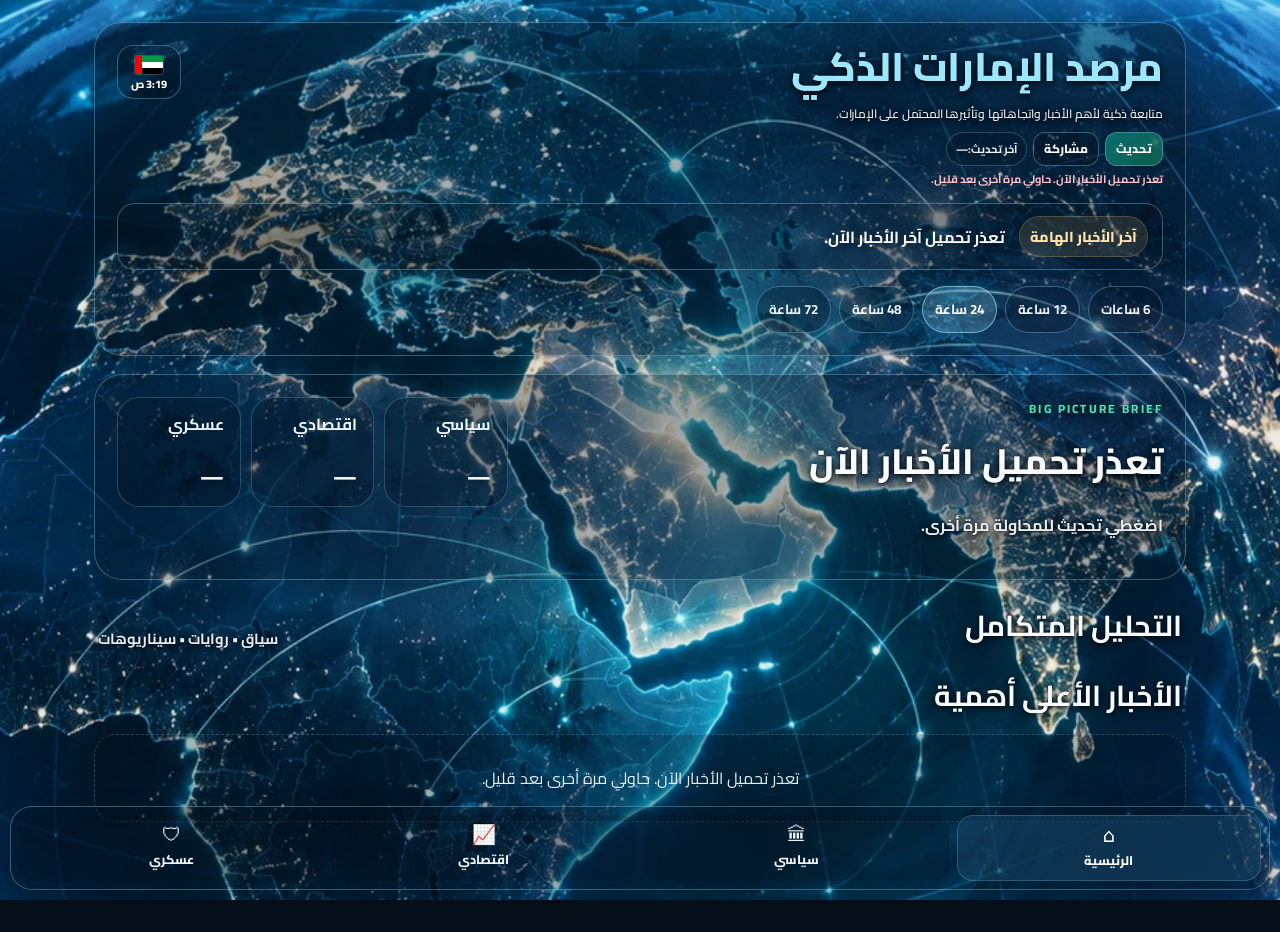
==== commit 94ab828d: "Add files via upload" ====
--- a/index.html
+++ b/index.html
@@ -10,7 +10,7 @@
   <link href="https://fonts.googleapis.com/css2?family=Cairo:wght@400;600;700;800&display=swap" rel="stylesheet">
   <link rel="manifest" href="/manifest.webmanifest" />
   <link rel="icon" href="/icon.svg" type="image/svg+xml" />
-  <link rel="stylesheet" href="/styles.css?v=11" />
+  <link rel="stylesheet" href="/styles.css?v=10" />
 </head>
 <body>
   <div class="bg-layer"></div>
@@ -18,29 +18,32 @@
 
   <main class="shell">
     <header class="hero-panel glass">
-      <div class="hero-top">
-        <h1 id="appTitle" class="hero-title">مرصد الإمارات الذكي</h1>
-        <div class="hero-corner" role="group" aria-label="توقيت الإمارات">
-          <svg class="uae-flag" viewBox="0 0 12 6" aria-hidden="true" focusable="false">
-            <rect width="12" height="6" fill="#00732f"/>
-            <rect width="12" height="4" y="2" fill="#ffffff"/>
-            <rect width="12" height="2" y="4" fill="#000000"/>
-            <rect width="3" height="6" fill="#ff0000"/>
-          </svg>
-          <time id="uaeTime" class="corner-time">--:--</time>
+      <div class="header-brand-block">
+        <div class="brand-row">
+          <h1 id="appTitle" class="app-title">مرصد الإمارات الذكي</h1>
+
+          <div class="uae-clock-card" aria-label="الوقت الحالي في الإمارات">
+            <svg class="uae-flag" viewBox="0 0 28 18" role="img" aria-label="علم الإمارات العربية المتحدة">
+              <rect x="0" y="0" width="7" height="18" fill="#ff0000"></rect>
+              <rect x="7" y="0" width="21" height="6" fill="#009a49"></rect>
+              <rect x="7" y="6" width="21" height="6" fill="#ffffff"></rect>
+              <rect x="7" y="12" width="21" height="6" fill="#000000"></rect>
+            </svg>
+            <time id="dubaiClock" class="dubai-clock" datetime="">--:--</time>
+          </div>
         </div>
-        <p id="appSubtitle" class="subtitle">متابعة ذكية لأهم الأخبار واتجاهاتها وتأثيرها المحتمل على الإمارات.</p>
+
+        <p class="brand-description">متابعة ذكية لأهم الأخبار واتجاهاتها وتأثيرها المحتمل على الإمارات.</p>
       </div>
 
-      <div class="mini-controls-row">
-        <button id="refreshBtn" type="button" class="btn primary compact-btn">
+      <div class="controls" aria-label="أدوات التحديث والمشاركة">
+        <button id="refreshBtn" class="btn primary" type="button">
           <span class="btn-spinner" aria-hidden="true"></span>
-          <span class="btn-label">تحديث</span>
+          <span class="refresh-label">تحديث</span>
         </button>
-        <button id="shareBtn" type="button" class="btn compact-btn">مشاركة</button>
-        <div class="info-pill compact-pill">آخر تحديث: <span id="lastUpdated">—</span></div>
+        <button id="shareBtn" class="btn" type="button">مشاركة</button>
+        <div class="last-update-pill">آخر تحديث: <time id="lastUpdatedTime" datetime="">—</time></div>
       </div>
-
       <div id="refreshError" class="refresh-error" role="alert" hidden></div>
 
       <section class="breaking-wrap glass-soft" aria-label="آخر الأخبار الهامة">
@@ -59,14 +62,26 @@
 
     <section class="big-picture glass">
       <div class="big-left">
-        <div class="eyebrow green">ملخص الصورة الكبرى</div>
+        <div class="eyebrow green">BIG PICTURE BRIEF</div>
         <h2 id="heroTitle">جاري بناء الصورة الكبرى...</h2>
         <p id="heroText">سيظهر هنا أهم تحول عبر السياسة والاقتصاد والعسكري مع زاوية أوسع من مجرد عنوان سريع.</p>
       </div>
-      <div class="metrics metrics-inline">
-        <div class="metric-card political-card"><span class="metric-name">سياسي</span><b id="politicalRisk" class="metric-level">—</b><small id="politicalImpact" class="metric-impact" title="الأثر المحتمل على الإمارات">التأثير: —</small></div>
-        <div class="metric-card economic-card"><span class="metric-name">اقتصادي</span><b id="economicRisk" class="metric-level">—</b><small id="economicImpact" class="metric-impact" title="الأثر المحتمل على الإمارات">التأثير: —</small></div>
-        <div class="metric-card military-card"><span class="metric-name">عسكري</span><b id="militaryRisk" class="metric-level">—</b><small id="militaryImpact" class="metric-impact" title="الأثر المحتمل على الإمارات">التأثير: —</small></div>
+      <div class="metrics">
+        <div class="metric-card">
+          <span class="metric-label">سياسي</span>
+          <b id="politicalRisk">—</b>
+          <small id="politicalImpact" class="metric-impact" hidden></small>
+        </div>
+        <div class="metric-card">
+          <span class="metric-label">اقتصادي</span>
+          <b id="economicRisk">—</b>
+          <small id="economicImpact" class="metric-impact" hidden></small>
+        </div>
+        <div class="metric-card">
+          <span class="metric-label">عسكري</span>
+          <b id="militaryRisk">—</b>
+          <small id="militaryImpact" class="metric-impact" hidden></small>
+        </div>
       </div>
     </section>
 
@@ -104,6 +119,6 @@
   </nav>
 
   <div id="statusLive" class="sr-only" aria-live="polite">جاهز</div>
-  <script src="/app.js?v=11"></script>
+  <script src="/app.js?v=10"></script>
 </body>
 </html>
--- a/styles.css
+++ b/styles.css
@@ -1,15 +1,16 @@
-
 :root {
   --bg: #06101b;
-  --panel: rgba(5, 18, 30, 0.42);
-  --panel-soft: rgba(5, 18, 30, 0.34);
+  --panel: rgba(6, 16, 28, 0.34);
+  --panel-soft: rgba(6, 16, 28, 0.28);
+  --panel-inner: rgba(6, 16, 28, 0.26);
   --line: rgba(155, 220, 255, 0.34);
   --text: #f7fbff;
-  --muted: #dce7f0;
-  --accent: #9be7ff;
+  --muted: #e6eef5;
+  --accent: #78dcff;
   --accent-2: #4be0b0;
   --warn: #ffd486;
-  --shadow: 0 10px 28px rgba(0,0,0,0.20);
+  --danger: #ff8a95;
+  --shadow: 0 10px 28px rgba(0,0,0,0.18);
 }
 * { box-sizing: border-box; }
 html, body {
@@ -19,7 +20,6 @@
 }
 body { min-height: 100vh; overflow-x: hidden; }
 .sr-only { position: absolute; width:1px; height:1px; padding:0; margin:-1px; overflow:hidden; clip: rect(0,0,0,0); white-space:nowrap; border:0; }
-.hidden { display:none !important; }
 
 .bg-layer {
   position: fixed; inset: 0;
@@ -32,198 +32,370 @@
 .bg-layer::after {
   content: "";
   position: absolute; inset: 0;
-  background:
-    radial-gradient(circle at center, rgba(5,12,20,0.10), rgba(5,12,20,0.32) 70%),
-    linear-gradient(180deg, rgba(2,7,12,0.24) 0%, rgba(2,7,12,0.32) 45%, rgba(2,7,12,0.42) 100%);
+  background: linear-gradient(180deg,
+    rgba(2,7,12,0.00) 0%,
+    rgba(2,7,12,0.02) 35%,
+    rgba(2,7,12,0.05) 70%,
+    rgba(2,7,12,0.10) 100%);
 }
 .screen-noise {
   position: fixed; inset: 0;
-  background-image: radial-gradient(rgba(255,255,255,0.02) 0.5px, transparent 0.5px);
-  background-size: 5px 5px; opacity: 0.02; z-index: 0; pointer-events:none;
-}
-.shell { position: relative; z-index: 1; max-width: 1120px; margin: 0 auto; padding: 18px 14px 110px; }
-.glass, .glass-soft { border:1px solid var(--line); box-shadow:var(--shadow); backdrop-filter: blur(1px); -webkit-backdrop-filter: blur(1px); }
-.glass { background: linear-gradient(180deg, rgba(5,18,30,0.37), rgba(5,18,30,0.42)); }
+  background-image: radial-gradient(rgba(255,255,255,0.025) 0.5px, transparent 0.5px);
+  background-size: 5px 5px;
+  opacity: 0.025; z-index: 0; pointer-events:none;
+}
+.shell {
+  position: relative; z-index: 1; max-width: 1120px; width: 100%; margin: 0 auto;
+  padding: 22px 14px 110px;
+}
+
+.glass, .glass-soft {
+  border: 1px solid var(--line);
+  box-shadow: var(--shadow);
+  backdrop-filter: none;
+  -webkit-backdrop-filter: none;
+}
+.glass { background: linear-gradient(180deg, var(--panel), rgba(6,16,28,0.30)); }
 .glass-soft { background: var(--panel-soft); }
 
-.hero-panel { border-radius: 28px; padding: 20px; }
-
-/* Header top: title (right) + small flag/time box (left) on one row,
-   one-line description under both. Same layout on phones and wide screens. */
-.hero-top {
-  display: grid;
-  grid-template-columns: minmax(0, 1fr) auto;
-  grid-template-areas: "title corner" "sub sub";
+/* Header: compact mobile-first layout only. */
+.hero-panel { border-radius: 28px; padding: 22px; min-width: 0; overflow: hidden; }
+.header-brand-block { width: 100%; min-width: 0; }
+.brand-row {
+  display: flex;
+  gap: 10px;
+  align-items: flex-start;
+  justify-content: space-between;
+  width: 100%;
+  min-width: 0;
+  direction: rtl;
+}
+.app-title {
+  flex: 1 1 auto;
+  min-width: 0;
+  margin: 0;
+  color: #9be7ff;
+  font-size: clamp(20px, 7.28vw, 40px);
+  line-height: 1.08;
+  font-weight: 800;
+  white-space: nowrap;
+  text-align: right;
+  text-shadow: 0 3px 16px rgba(0,0,0,0.76);
+}
+.uae-clock-card {
+  flex: 0 0 auto;
+  width: 64px;
+  min-height: 54px;
+  padding: 7px 6px 6px;
+  border-radius: 16px;
+  display: flex;
+  flex-direction: column;
   align-items: center;
-  column-gap: 10px;
-  row-gap: 4px;
-}
-.hero-title {
-  grid-area: title;
-  min-width: 0;
-  margin: 0;
-  /* Scales with screen width so it always stays on ONE line beside the time box (≈30px on a 412px phone) */
-  font-size: clamp(1.1rem, calc((100vw - 128px) / 9.6), 2.2rem);
-  line-height: 1.3;
+  justify-content: center;
+  gap: 5px;
+  background: var(--panel-inner);
+  border: 1px solid var(--line);
+  line-height: 1;
+}
+.uae-flag {
+  display: block;
+  width: 28px;
+  height: 18px;
+  flex: 0 0 auto;
+  border-radius: 2px;
+  box-shadow: 0 0 0 1px rgba(255,255,255,0.18);
+}
+.dubai-clock {
+  display: block;
+  direction: rtl;
+  color: #fff;
+  font-size: 11px;
+  line-height: 1;
+  font-weight: 800;
   white-space: nowrap;
-  color: var(--accent);
+  font-variant-numeric: tabular-nums;
+  text-shadow: 0 2px 8px rgba(0,0,0,.72);
+}
+.brand-description {
+  width: 100%;
+  max-width: none;
+  margin: 7px 0 0;
+  color: var(--muted);
+  font-size: clamp(10px, 2.91vw, 12px);
+  line-height: 1.35;
+  font-weight: 600;
+  letter-spacing: -0.015em;
+  white-space: nowrap;
+  text-align: right;
+  text-shadow: 0 2px 10px rgba(0,0,0,0.72);
+}
+.eyebrow {
+  font-size: 0.75rem; letter-spacing: 0.18em; color: var(--accent); font-weight: 800;
+  text-shadow: 0 2px 8px rgba(0,0,0,.68);
+}
+.eyebrow.green { color: var(--accent-2); }
+
+.controls {
+  display: flex;
+  gap: 6px;
+  margin-top: 10px;
+  flex-wrap: nowrap;
+  align-items: center;
+  width: 100%;
+  min-width: 0;
+  line-height: 1;
+}
+.btn {
+  flex: 0 0 auto;
+  min-height: 34px;
+  border: 1px solid var(--line);
+  background: rgba(6,16,28,0.36);
+  color: #fff;
+  padding: 8px 10px;
+  border-radius: 12px;
+  cursor: pointer;
+  font-family: inherit;
+  font-size: 12px;
+  line-height: 1;
   font-weight: 800;
-  letter-spacing: 0;
-  text-shadow: 0 3px 12px rgba(0,0,0,.85);
-}
-.subtitle {
-  grid-area: sub;
-  min-width: 0;
-  margin: 0;
-  /* ONE line across the full header width (≈12.6px on a 412px phone) */
-  font-size: clamp(.58rem, calc((100vw - 54px) / 28.3), .95rem);
-  line-height: 1.5;
   white-space: nowrap;
-  color: var(--muted); font-weight: 600;
-  text-shadow: 0 3px 12px rgba(0,0,0,.88);
-}
-.hero-corner {
-  grid-area: corner;
-  justify-self: end;
-  display:flex; flex-direction:column; align-items:center; justify-content:center; gap:3px;
-  padding:5px 9px; border-radius: 12px;
-  background: rgba(5,18,30,0.28); border:1px solid rgba(155,220,255,.22);
+  display: inline-flex;
+  align-items: center;
+  justify-content: center;
+  gap: 5px;
+}
+.btn.primary {
+  background: linear-gradient(135deg, rgba(10,127,125,0.82), rgba(20,108,78,0.78));
+  min-width: 0;
+}
+.btn:disabled {
+  cursor: default;
+  opacity: 0.82;
+}
+.btn-spinner {
+  display: none;
+  width: 13px;
+  height: 13px;
+  flex: 0 0 13px;
+  border: 2px solid rgba(255,255,255,0.35);
+  border-top-color: #fff;
+  border-radius: 50%;
+  animation: buttonSpin .72s linear infinite;
+}
+.btn.is-loading .btn-spinner { display: inline-block; }
+@keyframes buttonSpin { to { transform: rotate(360deg); } }
+.last-update-pill {
+  flex: 0 1 auto;
+  min-width: 0;
+  min-height: 34px;
+  padding: 7px 9px;
+  border-radius: 999px;
+  border: 1px solid rgba(155,220,255,.24);
+  background: var(--panel-soft);
+  color: #edf6fb;
+  font-size: 11px;
+  line-height: 1;
+  font-weight: 700;
   white-space: nowrap;
-}
-.uae-flag {
-  flex: none; display:block; width:24px; height:12px;
-  border-radius: 2px; overflow: hidden;
-  box-shadow: 0 0 0 1px rgba(255,255,255,.30), 0 2px 6px rgba(0,0,0,.45);
-}
-.corner-time {
-  display:block; min-width:3.4em; text-align:center;
-  font-size: .95rem; line-height:1.2; font-weight:800; color:#fff;
-  font-variant-numeric: tabular-nums; text-shadow:0 2px 9px rgba(0,0,0,.8);
-}
-.eyebrow { font-size: .88rem; color: var(--accent); font-weight:800; text-shadow:0 2px 9px rgba(0,0,0,.8); }
-.eyebrow.green { color: var(--accent-2); }
-
-/* Refresh / share / last-update: small, side by side */
-.mini-controls-row { display:flex; flex-wrap:wrap; gap:6px; align-items:center; margin-top:12px; }
-.controls{display:none;}
-.info-pill, .compact-pill {
-  border:1px solid rgba(155,220,255,.26); background: rgba(5,18,30,0.26); color:#eef6fb;
-  padding:5px 11px; border-radius:999px; font-size:.74rem; font-weight:700; line-height:1.6;
-  white-space:nowrap; text-shadow:0 2px 8px rgba(0,0,0,.8);
-}
-.btn {
-  border:1px solid var(--line); background: rgba(5,18,30,0.24); color:#fff; border-radius:14px; cursor:pointer;
-  font-family:inherit; font-weight:800; display:inline-flex; align-items:center; justify-content:center; gap:8px;
-}
-.compact-btn { flex:none; padding:6px 12px; min-height:36px; font-size:.82rem; line-height:1.4; border-radius:12px; gap:6px; white-space:nowrap; }
-.btn.primary { background: linear-gradient(135deg, rgba(10,127,125,0.88), rgba(20,108,78,0.84)); }
-.btn:disabled { cursor: progress; }
-.btn-spinner { flex:none; width:14px; height:14px; border-radius:50%; border:2px solid rgba(255,255,255,.35); border-top-color:#fff; display:none; }
-.btn.loading .btn-spinner { display:inline-block; animation:spin .75s linear infinite; }
-.btn.loading { opacity:.95; }
+  display: inline-flex;
+  align-items: center;
+  justify-content: center;
+  font-variant-numeric: tabular-nums;
+}
 .refresh-error {
-  display:inline-block; margin-top:8px; padding:4px 10px; border-radius:999px;
-  font-size:.76rem; font-weight:700; color:#ffc1c7;
-  background: rgba(255,111,123,0.12); border:1px solid rgba(255,111,123,0.38);
-  text-shadow:0 2px 8px rgba(0,0,0,.8);
-}
-.refresh-error[hidden] { display:none; }
-@keyframes spin { to { transform: rotate(360deg); } }
-
-.breaking-wrap { margin-top: 16px; border-radius: 18px; padding: 12px 14px; display:flex; gap:14px; align-items:center; overflow:hidden; }
-.breaking-label { flex:none; color:#ffe5ac; font-weight:800; font-size:.9rem; padding:6px 10px; border-radius:999px; background: rgba(255,196,106,0.16); border:1px solid rgba(255,196,106,0.25); }
+  margin-top: 6px;
+  color: #ffc1c7;
+  font-size: 11px;
+  line-height: 1.35;
+  font-weight: 700;
+  text-align: right;
+}
+
+.breaking-wrap {
+  margin-top: 16px; border-radius: 18px; padding: 12px 14px;
+  display:flex; gap:14px; align-items:center; overflow:hidden;
+}
+.breaking-label {
+  flex:none; color: #ffe5ac; font-weight: 800; font-size: 0.9rem;
+  padding: 6px 10px; border-radius: 999px; background: rgba(255,196,106,0.12);
+  border: 1px solid rgba(255,196,106,0.22);
+}
 .breaking-ticker { overflow:hidden; flex:1; position:relative; }
-.breaking-items { display:flex; gap:24px; white-space:nowrap; animation:ticker 26s linear infinite; }
-.breaking-items span { font-weight:700; text-shadow:0 2px 9px rgba(0,0,0,.8); }
+.breaking-items { display:flex; gap: 24px; white-space: nowrap; animation: ticker 26s linear infinite; }
+.breaking-items span { font-weight: 700; text-shadow:0 1px 8px rgba(0,0,0,.6); }
 @keyframes ticker { 0% { transform: translateX(12%); } 100% { transform: translateX(-65%); } }
 .filters { display:flex; gap:8px; overflow:auto; margin-top:16px; }
 .filters::-webkit-scrollbar { display:none; }
-.chip { white-space: nowrap; border:1px solid var(--line); background: rgba(5,18,30,0.22); color:#edf6fb; padding:10px 14px; border-radius:999px; cursor:pointer; font-family:inherit; font-weight:700; }
-.chip.active { background: rgba(155, 231, 255, 0.22); border-color: rgba(155, 231, 255, 0.6); color:#fff; }
-
-.big-picture { border-radius: 28px; padding: 22px; margin-top:18px; display:grid; grid-template-columns: 1fr; gap:18px; }
-.big-left h2 { margin:8px 0; font-size: clamp(1.55rem, 5vw, 2.3rem); font-weight:800; text-shadow:0 4px 18px rgba(0,0,0,.92); }
-.big-left p { color: var(--muted); line-height:1.8; font-weight:700; text-shadow:0 3px 12px rgba(0,0,0,.88); }
-.metrics { display:grid; grid-template-columns: repeat(3, minmax(0,1fr)); gap:10px; }
-.metric-card { min-width:0; min-height:92px; border-radius:20px; padding:14px 10px; background: rgba(5,18,30,0.22); border:1px solid rgba(155,220,255,.24); display:flex; flex-direction:column; justify-content:center; align-items:center; gap:2px; text-align:center; line-height:1.35; }
-.metric-card b { font-size:1.1rem; text-shadow:0 2px 9px rgba(0,0,0,.85); }
-.metric-card span { color:#edf6fb; font-weight:700; }
-.metric-card .metric-name { font-weight:800; }
-.metric-impact { max-width:100%; color: var(--muted); font-size:.76rem; font-weight:700; white-space:nowrap; text-shadow:0 2px 8px rgba(0,0,0,.8); }
-.political-card { box-shadow: inset 0 0 0 1px rgba(98,180,255,0.15); }
-.economic-card { box-shadow: inset 0 0 0 1px rgba(88,230,184,0.18); }
-.military-card { box-shadow: inset 0 0 0 1px rgba(255,181,86,0.18); }
-
-.view { display:none; margin-top:18px; }
+.chip {
+  white-space: nowrap; border:1px solid var(--line); background: rgba(6,16,28,0.30); color:#edf6fb;
+  padding:10px 12px; border-radius:999px; cursor:pointer; font-family:inherit; font-weight:700;
+}
+.chip.active {
+  background: rgba(155,231,255,0.22);
+  border-color: rgba(155,231,255,0.6);
+  color:#fff;
+}
+
+.big-picture {
+  border-radius: 28px; padding: 22px; margin-top: 18px;
+  display:grid; grid-template-columns: 1.55fr 0.95fr; gap: 18px;
+}
+.big-left h2 {
+  margin: 8px 0; font-size: clamp(1.45rem, 4vw, 2.2rem); font-weight:800;
+  text-shadow:0 3px 16px rgba(0,0,0,.76);
+}
+.big-left p {
+  color: var(--muted); line-height: 1.95; font-weight:700;
+  text-shadow:0 2px 10px rgba(0,0,0,.7);
+}
+.metrics { display:grid; grid-template-columns: repeat(3, minmax(0, 1fr)); gap: 10px; align-content:start; min-width: 0; }
+.metric-card {
+  min-width: 0;
+  min-height: 110px; border-radius: 22px; padding: 16px;
+  background: var(--panel-inner); border: 1px solid rgba(155,220,255,.24);
+  display:flex; flex-direction:column; justify-content:space-between;
+}
+.metric-label { color: #edf6fb; font-weight: 700; line-height: 1.25; }
+.metric-card b { font-size: 1.35rem; line-height: 1.2; text-shadow:0 2px 9px rgba(0,0,0,.7); }
+.metric-impact { color: #aaf4d5; font-size: .74rem; line-height: 1.25; font-weight: 700; white-space: nowrap; }
+
+.view { display:none; margin-top: 18px; }
 .view.active { display:block; }
-.section-head { display:flex; justify-content:space-between; align-items:flex-end; margin:4px 4px 12px; }
-.section-head h3 { margin:0; font-size: clamp(1.2rem, 3vw, 1.8rem); text-shadow:0 3px 12px rgba(0,0,0,.9); }
-.section-head span { color: var(--muted); font-size:.92rem; font-weight:700; text-shadow:0 2px 8px rgba(0,0,0,.8); }
-.analysis-grid { display:grid; grid-template-columns: repeat(3, 1fr); gap:14px; }
-.analysis-card, .analysis-panel, .news-card { background: linear-gradient(180deg, rgba(5,18,30,0.34), rgba(5,18,30,0.38)); border:1px solid rgba(155,220,255,.28); border-radius:24px; box-shadow:var(--shadow); }
-.analysis-card { padding:16px; }
+.section-head { display:flex; justify-content:space-between; align-items:flex-end; margin: 4px 4px 12px; }
+.section-head h3 {
+  margin:0; font-size: clamp(1.2rem, 3vw, 1.8rem); text-shadow:0 2px 10px rgba(0,0,0,.75);
+}
+.section-head span { color: var(--muted); font-size:0.92rem; font-weight:700; text-shadow:0 1px 8px rgba(0,0,0,.65); }
+.analysis-grid { display:grid; grid-template-columns: repeat(3, 1fr); gap: 14px; }
+.analysis-card, .analysis-panel, .news-card {
+  background: linear-gradient(180deg, var(--panel), rgba(6,16,28,0.30));
+  border: 1px solid rgba(155,220,255,.28); border-radius: 24px; box-shadow: var(--shadow);
+}
+.analysis-card { padding: 16px; }
 .analysis-card h4, .analysis-panel h4 { margin:0 0 10px; font-size:1rem; }
-.analysis-card p, .analysis-panel p, .analysis-panel li { color:#edf6fb; line-height:1.85; font-weight:700; text-shadow:0 2px 9px rgba(0,0,0,.82); }
-.analysis-panel { padding:18px; }
-.analysis-panel ul { margin:8px 0 0; padding-right:18px; }
+.analysis-card p, .analysis-panel p, .analysis-panel li {
+  color: #edf6fb; line-height: 1.9; font-weight: 700;
+  text-shadow:0 1px 8px rgba(0,0,0,.62);
+}
+.analysis-panel { padding: 18px; }
+.analysis-panel ul { margin: 8px 0 0; padding-right: 18px; }
 .card-list { display:grid; gap:14px; }
-.news-card { padding:18px; }
+.news-card { padding: 18px; }
 .news-card .top { display:flex; gap:14px; align-items:flex-start; }
-.score-box { min-width:72px; text-align:center; border-radius:18px; padding:12px 8px; background: rgba(5,18,30,0.30); border:1px solid rgba(155,220,255,.24); }
+.score-box {
+  min-width: 72px; text-align:center; border-radius: 18px; padding: 12px 8px;
+  background: var(--panel-inner); border:1px solid rgba(155,220,255,.24);
+}
 .score-box b { display:block; font-size:1.35rem; }
-.score-box small { color:#edf6fb; font-weight:700; }
-.news-card h4 { margin:0; font-size:1.1rem; line-height:1.8; text-shadow:0 3px 12px rgba(0,0,0,.9); }
-.news-meta { display:flex; flex-wrap:wrap; gap:8px; margin-top:12px; }
-.tag { font-size: .78rem; border-radius:999px; padding:6px 10px; border:1px solid rgba(155,220,255,.24); background: rgba(5,18,30,0.28); color:#edf6fb; font-weight:700; }
-.tag.uae { color:#aaf4d5; border-color: rgba(61,212,161,0.38); }
-.tag.high { color:#ffc1c7; border-color: rgba(255,111,123,0.38); }
-.tag.mid { color:#ffe2ad; border-color: rgba(255,191,101,0.38); }
-.sources { margin-top:12px; border-top:1px solid rgba(155,220,255,0.16); padding-top:10px; }
+.score-box small { color: #edf6fb; font-weight:700; }
+.news-card h4 { margin:0; font-size:1.1rem; line-height:1.8; text-shadow:0 2px 9px rgba(0,0,0,.72); }
+.news-meta { display:flex; flex-wrap:wrap; gap:8px; margin-top: 12px; }
+.tag {
+  font-size: 0.78rem; border-radius: 999px; padding: 6px 10px;
+  border:1px solid rgba(155,220,255,.24); background: var(--panel-inner); color:#edf6fb; font-weight:700;
+}
+.tag.uae { color: #aaf4d5; border-color: rgba(61,212,161,0.38); }
+.tag.high { color: #ffc1c7; border-color: rgba(255,111,123,0.38); }
+.tag.mid { color: #ffe2ad; border-color: rgba(255,191,101,0.38); }
+.sources { margin-top: 12px; border-top: 1px solid rgba(155,220,255,0.16); padding-top: 10px; }
 .sources summary { cursor:pointer; color: var(--accent); font-weight:800; }
-.source-item { padding:10px 0; border-bottom:1px dashed rgba(155,220,255,0.16); }
+.source-item { padding:10px 0; border-bottom: 1px dashed rgba(155,220,255,0.16); }
 .source-item:last-child { border-bottom:0; }
 .source-item a { color:#fff; text-decoration:none; line-height:1.8; }
-.source-item small { display:block; color:#dce9f1; }
-.empty { text-align:center; color:#e5f0f6; padding:28px; border:1px dashed rgba(155,220,255,0.25); border-radius:22px; background:rgba(5,18,30,.24); }
-.analysis-single { display:grid; gap:14px; margin-bottom:14px; }
-
-.bottom-nav { position: fixed; left:10px; right:10px; bottom:10px; z-index:10; border-radius:22px; padding:8px; display:grid; grid-template-columns: repeat(4, 1fr); gap:8px; }
-.bottom-tab { border:0; border-radius:16px; background: rgba(5,18,30,0.22); color:#edf6fb; padding:10px 8px 8px; display:flex; flex-direction:column; align-items:center; gap:4px; font-family:inherit; cursor:pointer; }
-.bottom-tab span { font-size:1.2rem; line-height:1; }
-.bottom-tab small { font-size:.78rem; font-weight:800; }
-.bottom-tab.active { background: rgba(23,72,104,0.58); border:1px solid rgba(155,220,255,.22); color:#fff; }
-
-@media (max-width: 900px) { .analysis-grid { grid-template-columns: 1fr; } }
+.source-item small { display:block; color: #dce9f1; }
+.empty {
+  text-align:center; color: #e5f0f6; padding: 28px; border: 1px dashed rgba(155,220,255,0.25);
+  border-radius: 22px; background:rgba(6,16,28,.24);
+}
+.analysis-single { display:grid; gap:14px; margin-bottom: 14px; }
+
+.bottom-nav {
+  position: fixed; left: 10px; right: 10px; bottom: 10px; z-index: 10;
+  border-radius: 22px; padding: 8px; display:grid; grid-template-columns: repeat(4, 1fr); gap:8px;
+}
+.bottom-tab {
+  border:0; border-radius: 16px; background: rgba(6,16,28,0.22); color:#edf6fb;
+  padding:10px 8px 8px; display:flex; flex-direction:column; align-items:center; gap:4px; font-family:inherit; cursor:pointer;
+}
+.bottom-tab span { font-size: 1.2rem; line-height:1; }
+.bottom-tab small { font-size: .78rem; font-weight:800; }
+.bottom-tab.active { background: rgba(23, 72, 104, 0.52); border:1px solid rgba(155,220,255,.22); color:#fff; }
+
+@media (max-width: 900px) {
+  .big-picture, .analysis-grid { grid-template-columns: 1fr; }
+  .metrics { grid-template-columns: repeat(3, minmax(0, 1fr)); }
+}
 @media (max-width: 640px) {
   .bg-layer { background-position: 52% 18%; }
   .shell { padding: 14px 10px 104px; }
   .hero-panel, .big-picture { border-radius: 24px; padding: 16px; }
-  .hero-top { column-gap: 8px; }
-  .hero-corner { padding:5px 7px; gap:3px; border-radius:11px; }
-  .uae-flag { width:22px; height:11px; }
-  .corner-time { font-size:.84rem; }
-  .compact-btn { font-size:.78rem; padding:6px 10px; min-height:34px; }
-  .compact-pill { font-size:.72rem; padding:5px 9px; }
-  .breaking-wrap { flex-direction:column; align-items:stretch; }
-  .metrics { grid-template-columns: repeat(3, minmax(0,1fr)); gap:8px; }
-  .metric-card { min-height:0; padding:9px 4px; border-radius:16px; }
-  .metric-card b { font-size:.98rem; }
-  .metric-card span { font-size:.86rem; }
-  .metric-impact { font-size:.7rem; }
+
+  .uae-clock-card { width: 60px; min-height: 52px; border-radius: 15px; }
+  .brand-description { margin-top: 6px; }
+  .controls { margin-top: 9px; }
+
+  .metrics { grid-template-columns: repeat(3, minmax(0, 1fr)); gap: 6px; }
+  .metric-card {
+    min-height: 82px;
+    padding: 9px 6px;
+    border-radius: 16px;
+    align-items: center;
+    text-align: center;
+  }
+  .metric-label { font-size: 12px; line-height: 1.15; }
+  .metric-card b { font-size: 12px; line-height: 1.15; }
+  .metric-impact { font-size: 9.5px; line-height: 1.15; }
+
   .news-card .top { flex-direction: column; }
-  .score-box { width:100%; }
-  .bottom-nav { left:8px; right:8px; bottom:8px; }
-}
-/* Small phones: shrink the controls a little so all three stay on one row */
-@media (max-width: 380px) {
-  .mini-controls-row { gap:5px; }
-  .compact-btn { font-size:.74rem; padding:5px 8px; min-height:32px; gap:5px; }
-  .btn-spinner { width:12px; height:12px; }
-  .compact-pill { font-size:.68rem; padding:4px 8px; }
-}
-@media (max-width: 340px) {
-  .mini-controls-row { gap:4px; }
-  .compact-btn { font-size:.7rem; padding:5px 6px; gap:4px; }
-  .compact-pill { font-size:.64rem; padding:4px 7px; }
-  .metric-impact { font-size:.64rem; }
-}
+  .score-box { width: 100%; }
+  .bottom-nav { left: 8px; right: 8px; bottom: 8px; }
+}
+@media (max-width: 360px) {
+  .brand-row { gap: 8px; }
+  .uae-clock-card { width: 58px; min-height: 50px; padding: 6px 5px 5px; gap: 4px; border-radius: 14px; }
+  .uae-flag { width: 26px; height: 17px; }
+  .dubai-clock { font-size: 10px; }
+  .brand-description { font-size: 10px; letter-spacing: -0.025em; }
+
+  .controls { gap: 4px; margin-top: 8px; }
+  .btn { min-height: 32px; padding: 7px 7px; border-radius: 11px; font-size: 11px; gap: 4px; }
+  .btn-spinner { width: 12px; height: 12px; flex-basis: 12px; }
+  .last-update-pill { min-height: 32px; padding: 6px 7px; font-size: 10px; }
+  .refresh-error { font-size: 10px; }
+}
+@media (max-width: 330px) {
+  .hero-panel { padding-left: 13px; padding-right: 13px; }
+  .uae-clock-card { width: 56px; }
+  .brand-description { letter-spacing: -0.05em; }
+  .btn { padding-right: 6px; padding-left: 6px; font-size: 10.5px; }
+  .last-update-pill { padding-right: 6px; padding-left: 6px; font-size: 9.5px; }
+}
+
+/* Glass readability restored: keep the background visible without washing out content. */
+.hero-panel, .big-picture, .analysis-card, .analysis-panel, .news-card {
+  background: linear-gradient(180deg, rgba(6,16,28,.34), rgba(6,16,28,.30));
+}
+.breaking-wrap, .bottom-nav { background: rgba(6,16,28,.28); }
+.app-title, .brand-description, .big-left h2, .big-left p, .section-head h3, .section-head span,
+.analysis-card p, .analysis-panel p, .analysis-panel li, .news-card h4, .news-meta, .breaking-items {
+  text-shadow: 0 2px 7px rgba(0,0,0,.92), 0 0 2px rgba(0,0,0,.8);
+}
+@media (max-width: 640px) {
+  .bg-layer { background-position: center top; background-size: cover; }
+  .filters {
+    display: grid;
+    grid-template-columns: repeat(5, minmax(0, 1fr));
+    gap: 4px;
+    overflow: visible;
+  }
+  .chip {
+    min-width: 0;
+    padding: 8px 2px;
+    font-size: 11px;
+    line-height: 1.15;
+    text-align: center;
+  }
+}
+@media (max-width: 360px) {
+  .chip { font-size: 10px; padding-inline: 1px; }
+}
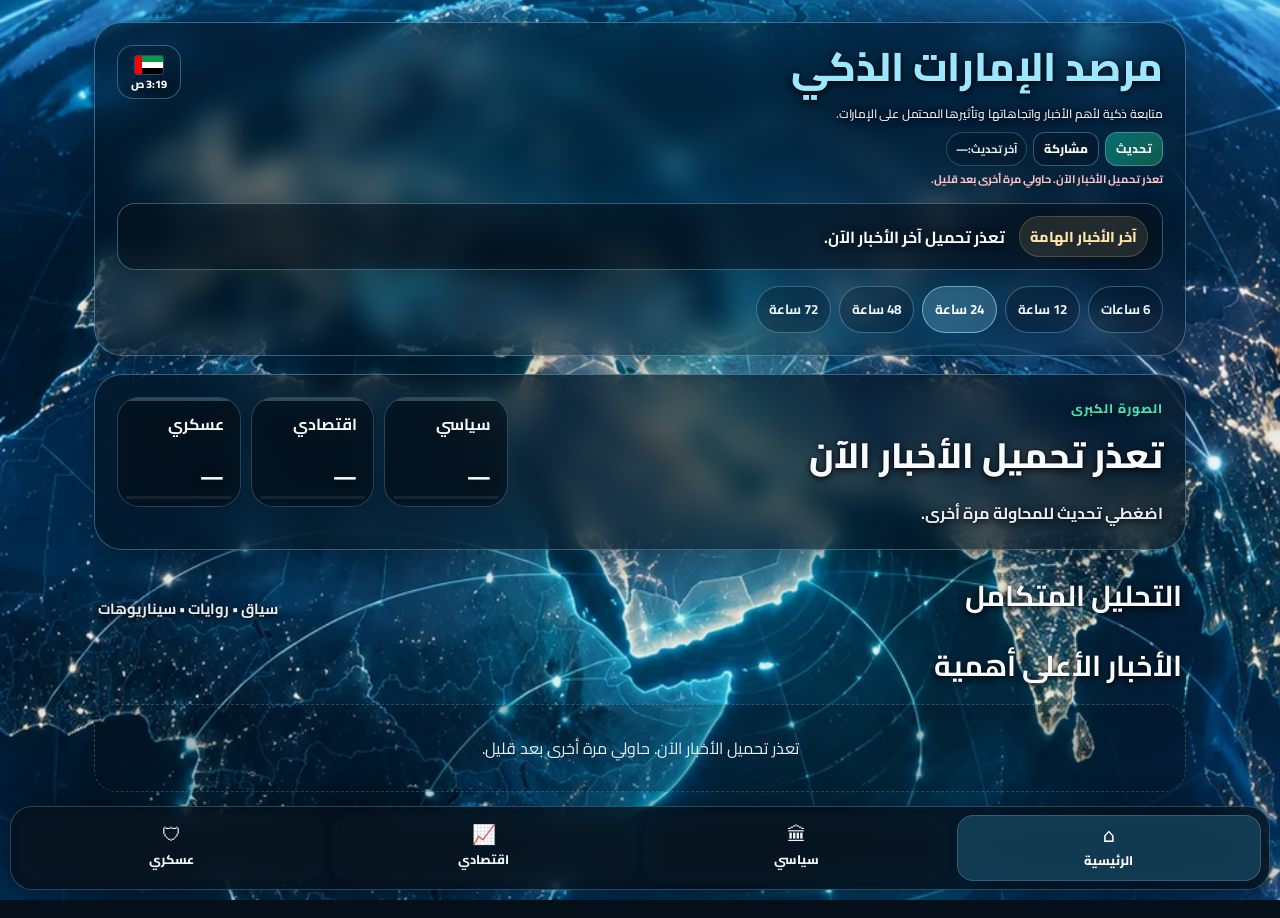
==== commit 99cdcb2e: "Add files via upload" ====
--- a/index.html
+++ b/index.html
@@ -10,7 +10,7 @@
   <link href="https://fonts.googleapis.com/css2?family=Cairo:wght@400;600;700;800&display=swap" rel="stylesheet">
   <link rel="manifest" href="/manifest.webmanifest" />
   <link rel="icon" href="/icon.svg" type="image/svg+xml" />
-  <link rel="stylesheet" href="/styles.css?v=10" />
+  <link rel="stylesheet" href="/styles.css?v=11" />
 </head>
 <body>
   <div class="bg-layer"></div>
@@ -62,22 +62,22 @@
 
     <section class="big-picture glass">
       <div class="big-left">
-        <div class="eyebrow green">BIG PICTURE BRIEF</div>
+        <div class="eyebrow green">الصورة الكبرى</div>
         <h2 id="heroTitle">جاري بناء الصورة الكبرى...</h2>
         <p id="heroText">سيظهر هنا أهم تحول عبر السياسة والاقتصاد والعسكري مع زاوية أوسع من مجرد عنوان سريع.</p>
       </div>
       <div class="metrics">
-        <div class="metric-card">
+        <div class="metric-card" data-topic="political">
           <span class="metric-label">سياسي</span>
           <b id="politicalRisk">—</b>
           <small id="politicalImpact" class="metric-impact" hidden></small>
         </div>
-        <div class="metric-card">
+        <div class="metric-card" data-topic="economic">
           <span class="metric-label">اقتصادي</span>
           <b id="economicRisk">—</b>
           <small id="economicImpact" class="metric-impact" hidden></small>
         </div>
-        <div class="metric-card">
+        <div class="metric-card" data-topic="military">
           <span class="metric-label">عسكري</span>
           <b id="militaryRisk">—</b>
           <small id="militaryImpact" class="metric-impact" hidden></small>
@@ -119,6 +119,6 @@
   </nav>
 
   <div id="statusLive" class="sr-only" aria-live="polite">جاهز</div>
-  <script src="/app.js?v=10"></script>
+  <script src="/app.js?v=11"></script>
 </body>
 </html>
--- a/styles.css
+++ b/styles.css
@@ -399,3 +399,215 @@
 @media (max-width: 360px) {
   .chip { font-size: 10px; padding-inline: 1px; }
 }
+
+/* v11 — readability pass: clearer glass, calmer hierarchy, impact colours. */
+:root {
+  --glass-strong: rgba(4, 16, 26, 0.66);
+  --glass-medium: rgba(4, 16, 26, 0.56);
+  --glass-soft-v11: rgba(4, 16, 26, 0.46);
+  --impact-low: #52d6a3;
+  --impact-mid: #f0c260;
+  --impact-high: #ff8e83;
+}
+
+.glass, .glass-soft,
+.hero-panel, .big-picture, .analysis-card, .analysis-panel, .news-card,
+.breaking-wrap, .metric-card, .score-box, .tag, .bottom-nav, .bottom-tab {
+  -webkit-backdrop-filter: blur(14px) saturate(112%);
+  backdrop-filter: blur(14px) saturate(112%);
+}
+
+/* Keep the header lighter so the background remains visible; content sections get
+   a stronger glass sheet so text and card boundaries are obvious on a busy image. */
+.hero-panel {
+  background: linear-gradient(180deg, rgba(4,16,26,.43), rgba(4,16,26,.38));
+  border-color: rgba(155,220,255,.36);
+}
+.breaking-wrap { background: rgba(4,16,26,.50); }
+.big-picture {
+  background: linear-gradient(180deg, rgba(4,16,26,.66), rgba(4,16,26,.60));
+  border-color: rgba(155,220,255,.34);
+  box-shadow: 0 14px 34px rgba(0,0,0,.28);
+}
+.analysis-card, .analysis-panel, .news-card {
+  background: linear-gradient(180deg, rgba(4,16,26,.70), rgba(4,16,26,.64));
+  border-color: rgba(155,220,255,.30);
+  box-shadow: 0 12px 30px rgba(0,0,0,.28);
+}
+.bottom-nav {
+  background: rgba(4,16,26,.80);
+  border-color: rgba(155,220,255,.26);
+  box-shadow: 0 -8px 26px rgba(0,0,0,.30);
+}
+.bottom-tab { background: rgba(255,255,255,.025); }
+.bottom-tab.active { background: rgba(28, 83, 112, .64); }
+
+.big-left h2 {
+  line-height: 1.55;
+  text-wrap: balance;
+}
+.big-left p {
+  margin-bottom: 0;
+  line-height: 1.8;
+}
+.eyebrow {
+  letter-spacing: .08em;
+  font-size: .78rem;
+}
+
+/* Impact cards: colour is driven by UAE impact percentage, not the ranking score. */
+.metric-card {
+  position: relative;
+  overflow: hidden;
+  background: rgba(4,16,26,.58);
+  transition: background .18s ease, border-color .18s ease, box-shadow .18s ease;
+}
+.metric-card::before {
+  content: "";
+  position: absolute;
+  inset: 0 0 auto 0;
+  height: 3px;
+  background: rgba(155,220,255,.28);
+}
+.metric-card::after {
+  content: "";
+  position: absolute;
+  right: 8px;
+  left: 8px;
+  bottom: 7px;
+  height: 3px;
+  border-radius: 999px;
+  background: linear-gradient(to left, currentColor var(--impact-value, 0%), rgba(255,255,255,.09) var(--impact-value, 0%));
+  opacity: .8;
+}
+.metric-card.impact-low {
+  color: var(--impact-low);
+  border-color: rgba(82,214,163,.42);
+  background: linear-gradient(180deg, rgba(17,67,55,.50), rgba(4,16,26,.64));
+  box-shadow: inset 0 3px 0 rgba(82,214,163,.76);
+}
+.metric-card.impact-mid {
+  color: var(--impact-mid);
+  border-color: rgba(240,194,96,.44);
+  background: linear-gradient(180deg, rgba(76,60,25,.50), rgba(4,16,26,.64));
+  box-shadow: inset 0 3px 0 rgba(240,194,96,.82);
+}
+.metric-card.impact-high {
+  color: var(--impact-high);
+  border-color: rgba(255,142,131,.46);
+  background: linear-gradient(180deg, rgba(79,37,38,.54), rgba(4,16,26,.66));
+  box-shadow: inset 0 3px 0 rgba(255,142,131,.86);
+}
+.metric-card .metric-label { color: #f7fbff; }
+.metric-card b { color: currentColor; }
+.metric-card .metric-impact { color: currentColor; opacity: .98; }
+
+/* Main analysis cards borrow the clear hierarchy of the reference without copying it. */
+.analysis-card {
+  position: relative;
+  overflow: hidden;
+  padding: 17px 17px 16px;
+}
+.analysis-card::before {
+  content: "";
+  position: absolute;
+  inset: 0 0 auto 0;
+  height: 4px;
+  background: var(--card-accent, rgba(155,220,255,.62));
+}
+.analysis-card.impact-low { --card-accent: var(--impact-low); }
+.analysis-card.impact-mid { --card-accent: var(--impact-mid); }
+.analysis-card.impact-high { --card-accent: var(--impact-high); }
+.analysis-card-head {
+  display: flex;
+  align-items: center;
+  justify-content: space-between;
+  gap: 10px;
+  margin-bottom: 9px;
+}
+.analysis-card-head h4 { margin: 0; font-size: 1.05rem; }
+.impact-badge {
+  flex: 0 0 auto;
+  border: 1px solid currentColor;
+  border-radius: 999px;
+  padding: 4px 8px;
+  font-size: .68rem;
+  line-height: 1.2;
+  font-weight: 800;
+  white-space: nowrap;
+  background: rgba(255,255,255,.035);
+}
+.impact-badge.impact-low { color: var(--impact-low); }
+.impact-badge.impact-mid { color: var(--impact-mid); }
+.impact-badge.impact-high { color: var(--impact-high); }
+.analysis-card .analysis-summary {
+  margin: 0 0 9px;
+  line-height: 1.8;
+}
+.analysis-card .uae-angle {
+  margin: 0;
+  padding-top: 9px;
+  border-top: 1px solid rgba(155,220,255,.14);
+  color: #dff3fb;
+}
+.analysis-card .confidence-line {
+  margin: 8px 0 0;
+  color: #b9ced9;
+  font-size: .78rem;
+  line-height: 1.55;
+}
+
+/* News cards: compact ranking block stays beside the headline on mobile. */
+.news-card { padding: 16px; }
+.news-card .top {
+  display: grid;
+  grid-template-columns: 58px minmax(0, 1fr);
+  gap: 12px;
+  align-items: start;
+}
+.score-box {
+  min-width: 0;
+  width: 58px;
+  padding: 10px 5px;
+  border-radius: 16px;
+  background: rgba(9,31,43,.74);
+}
+.score-box b { font-size: 1.08rem; line-height: 1.15; }
+.score-box small { font-size: .68rem; line-height: 1.3; }
+.news-card h4 {
+  font-size: 1rem;
+  line-height: 1.75;
+  margin: 0;
+}
+.news-meta { gap: 6px; margin-top: 9px; }
+.tag {
+  background: rgba(9,31,43,.72);
+  padding: 5px 8px;
+  font-size: .72rem;
+}
+.source-item a { line-height: 1.65; }
+.source-item small { margin-top: 3px; }
+
+/* Avoid text from the page visually bleeding through the fixed nav. */
+.shell { padding-bottom: 126px; }
+
+@media (max-width: 640px) {
+  .big-picture { gap: 14px; }
+  .metric-card { min-height: 88px; padding-bottom: 14px; }
+  .analysis-card, .analysis-panel, .news-card { border-radius: 20px; }
+  .section-head { align-items: center; gap: 10px; }
+  .section-head h3 { font-size: 1.18rem; }
+  .section-head span { font-size: .76rem; }
+  .news-card .top { grid-template-columns: 54px minmax(0, 1fr); gap: 10px; }
+  .score-box { width: 54px; }
+  .news-card h4 { font-size: .95rem; }
+}
+
+@media (max-width: 360px) {
+  .analysis-card-head { gap: 7px; }
+  .impact-badge { font-size: .62rem; padding: 4px 6px; }
+  .news-card { padding: 14px; }
+  .news-card .top { grid-template-columns: 50px minmax(0, 1fr); gap: 9px; }
+  .score-box { width: 50px; }
+  .tag { font-size: .68rem; padding: 4px 6px; }
+}
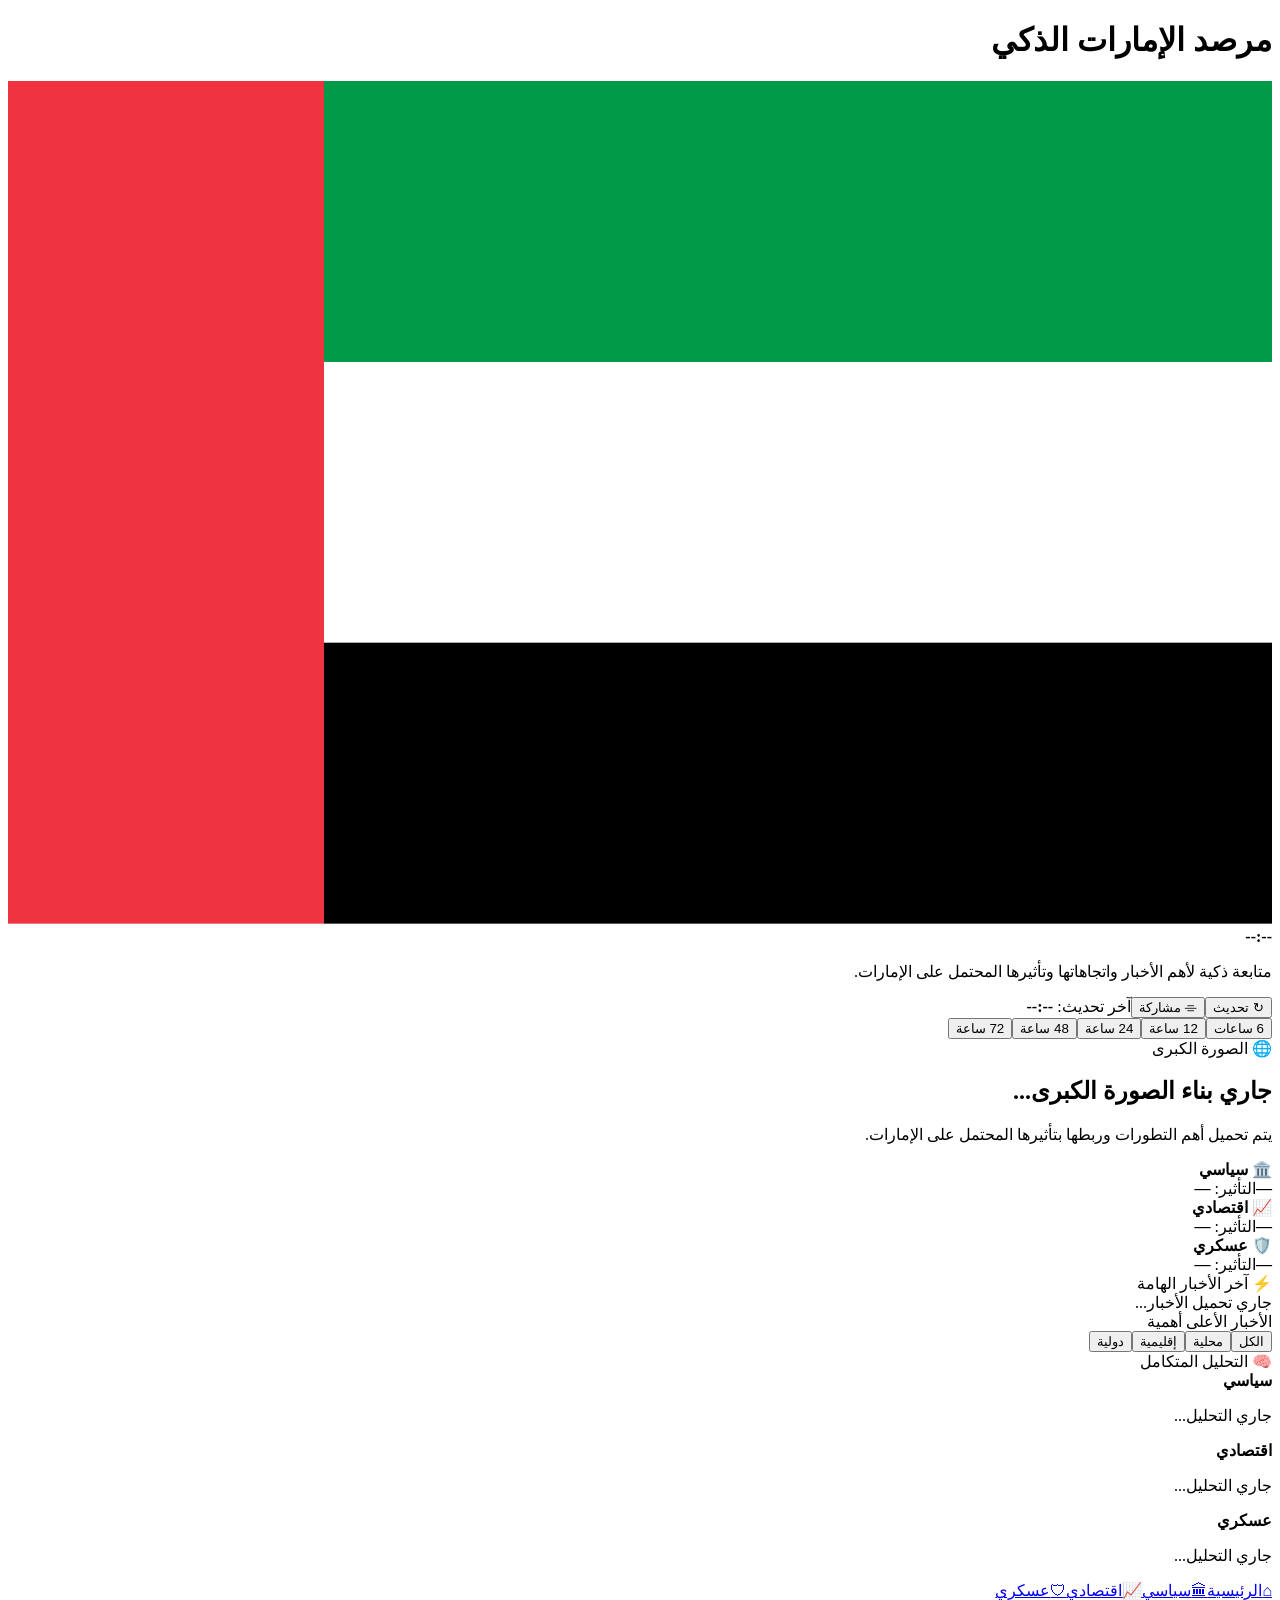
==== commit 9ce873d1: "Add files via upload" ====
--- a/index.html
+++ b/index.html
@@ -1,124 +1,21 @@
-<!doctype html>
-<html lang="ar" dir="rtl">
-<head>
-  <meta charset="utf-8" />
-  <meta name="viewport" content="width=device-width,initial-scale=1,viewport-fit=cover" />
-  <meta name="theme-color" content="#08121f" />
-  <title>مرصد الإمارات الذكي</title>
-  <link rel="preconnect" href="https://fonts.googleapis.com">
-  <link rel="preconnect" href="https://fonts.gstatic.com" crossorigin>
-  <link href="https://fonts.googleapis.com/css2?family=Cairo:wght@400;600;700;800&display=swap" rel="stylesheet">
-  <link rel="manifest" href="/manifest.webmanifest" />
-  <link rel="icon" href="/icon.svg" type="image/svg+xml" />
-  <link rel="stylesheet" href="/styles.css?v=11" />
-</head>
-<body>
-  <div class="bg-layer"></div>
-  <div class="screen-noise"></div>
-
-  <main class="shell">
-    <header class="hero-panel glass">
-      <div class="header-brand-block">
-        <div class="brand-row">
-          <h1 id="appTitle" class="app-title">مرصد الإمارات الذكي</h1>
-
-          <div class="uae-clock-card" aria-label="الوقت الحالي في الإمارات">
-            <svg class="uae-flag" viewBox="0 0 28 18" role="img" aria-label="علم الإمارات العربية المتحدة">
-              <rect x="0" y="0" width="7" height="18" fill="#ff0000"></rect>
-              <rect x="7" y="0" width="21" height="6" fill="#009a49"></rect>
-              <rect x="7" y="6" width="21" height="6" fill="#ffffff"></rect>
-              <rect x="7" y="12" width="21" height="6" fill="#000000"></rect>
-            </svg>
-            <time id="dubaiClock" class="dubai-clock" datetime="">--:--</time>
-          </div>
-        </div>
-
-        <p class="brand-description">متابعة ذكية لأهم الأخبار واتجاهاتها وتأثيرها المحتمل على الإمارات.</p>
-      </div>
-
-      <div class="controls" aria-label="أدوات التحديث والمشاركة">
-        <button id="refreshBtn" class="btn primary" type="button">
-          <span class="btn-spinner" aria-hidden="true"></span>
-          <span class="refresh-label">تحديث</span>
-        </button>
-        <button id="shareBtn" class="btn" type="button">مشاركة</button>
-        <div class="last-update-pill">آخر تحديث: <time id="lastUpdatedTime" datetime="">—</time></div>
-      </div>
-      <div id="refreshError" class="refresh-error" role="alert" hidden></div>
-
-      <section class="breaking-wrap glass-soft" aria-label="آخر الأخبار الهامة">
-        <div class="breaking-label">آخر الأخبار الهامة</div>
-        <div class="breaking-ticker"><div id="breakingItems" class="breaking-items"></div></div>
-      </section>
-
-      <div class="filters" id="hourFilters">
-        <button class="chip" data-hours="6">6 ساعات</button>
-        <button class="chip" data-hours="12">12 ساعة</button>
-        <button class="chip active" data-hours="24">24 ساعة</button>
-        <button class="chip" data-hours="48">48 ساعة</button>
-        <button class="chip" data-hours="72">72 ساعة</button>
-      </div>
-    </header>
-
-    <section class="big-picture glass">
-      <div class="big-left">
-        <div class="eyebrow green">الصورة الكبرى</div>
-        <h2 id="heroTitle">جاري بناء الصورة الكبرى...</h2>
-        <p id="heroText">سيظهر هنا أهم تحول عبر السياسة والاقتصاد والعسكري مع زاوية أوسع من مجرد عنوان سريع.</p>
-      </div>
-      <div class="metrics">
-        <div class="metric-card" data-topic="political">
-          <span class="metric-label">سياسي</span>
-          <b id="politicalRisk">—</b>
-          <small id="politicalImpact" class="metric-impact" hidden></small>
-        </div>
-        <div class="metric-card" data-topic="economic">
-          <span class="metric-label">اقتصادي</span>
-          <b id="economicRisk">—</b>
-          <small id="economicImpact" class="metric-impact" hidden></small>
-        </div>
-        <div class="metric-card" data-topic="military">
-          <span class="metric-label">عسكري</span>
-          <b id="militaryRisk">—</b>
-          <small id="militaryImpact" class="metric-impact" hidden></small>
-        </div>
-      </div>
-    </section>
-
-    <section id="home" class="view active">
-      <div class="section-head"><h3>التحليل المتكامل</h3><span>سياق • روايات • سيناريوهات</span></div>
-      <div id="overviewCards" class="analysis-grid"></div>
-      <div class="section-head"><h3>الأخبار الأعلى أهمية</h3><span id="topCount"></span></div>
-      <div id="topEvents" class="card-list"></div>
-    </section>
-
-    <section id="political" class="view">
-      <div class="section-head"><h3>المجال السياسي</h3><span>دبلوماسية • حكومات • قمم</span></div>
-      <div id="politicalAnalysis" class="analysis-single"></div>
-      <div id="politicalEvents" class="card-list"></div>
-    </section>
-
-    <section id="economic" class="view">
-      <div class="section-head"><h3>المجال الاقتصادي</h3><span>طاقة • تجارة • أسواق</span></div>
-      <div id="economicAnalysis" class="analysis-single"></div>
-      <div id="economicEvents" class="card-list"></div>
-    </section>
-
-    <section id="military" class="view">
-      <div class="section-head"><h3>المجال العسكري / الأمني</h3><span>تصعيد • تهدئة • أمن إقليمي</span></div>
-      <div id="militaryAnalysis" class="analysis-single"></div>
-      <div id="militaryEvents" class="card-list"></div>
-    </section>
-  </main>
-
-  <nav class="bottom-nav glass-soft" aria-label="التنقل السفلي">
-    <button class="bottom-tab active" data-view="home"><span>⌂</span><small>الرئيسية</small></button>
-    <button class="bottom-tab" data-view="political"><span>🏛</span><small>سياسي</small></button>
-    <button class="bottom-tab" data-view="economic"><span>📈</span><small>اقتصادي</small></button>
-    <button class="bottom-tab" data-view="military"><span>🛡</span><small>عسكري</small></button>
-  </nav>
-
-  <div id="statusLive" class="sr-only" aria-live="polite">جاهز</div>
-  <script src="/app.js?v=11"></script>
-</body>
-</html>
+<!doctype html><html lang="ar" dir="rtl"><head><meta charset="utf-8"><meta name="viewport" content="width=device-width,initial-scale=1,viewport-fit=cover"><meta name="theme-color" content="#06192b"><title>مرصد الإمارات الذكي</title><link rel="manifest" href="/static/manifest.webmanifest"><link rel="stylesheet" href="/static/styles.css?v=1.0.0"></head><body>
+<div class="app">
+<header class="hero glass">
+  <div class="top"><h1 id="title">مرصد الإمارات الذكي</h1><div class="clock"><svg viewBox="0 0 48 32" aria-label="علم الإمارات"><rect width="48" height="32" fill="#fff"/><rect width="36" height="10.67" x="12" fill="#009A49"/><rect width="36" height="10.67" x="12" y="21.33" fill="#000"/><rect width="12" height="32" fill="#EF3340"/></svg><b id="uaeTime">--:--</b></div></div>
+  <p class="tagline">متابعة ذكية لأهم الأخبار واتجاهاتها وتأثيرها المحتمل على الإمارات.</p>
+  <div class="actions"><button id="refresh">↻ <span>تحديث</span></button><button id="share">⌯ مشاركة</button><span class="updated">آخر تحديث: <b id="lastUpdate">--:--</b></span></div>
+  <div class="hours" id="hours"><button data-h="6">6 ساعات</button><button data-h="12">12 ساعة</button><button class="active" data-h="24">24 ساعة</button><button data-h="48">48 ساعة</button><button data-h="72">72 ساعة</button></div>
+</header>
+<main>
+<section class="glass big"><div class="section-title"><span>🌐 الصورة الكبرى</span><small id="aiBadge" hidden>تحليل ذكي AI</small></div><h2 id="bigTitle">جاري بناء الصورة الكبرى...</h2><p id="bigSummary">يتم تحميل أهم التطورات وربطها بتأثيرها المحتمل على الإمارات.</p></section>
+<section class="impact-grid" id="impactGrid">
+ <article class="impact" data-domain="political"><div>🏛️ <b>سياسي</b></div><strong class="level">—</strong><span>التأثير: <b class="pct">—</b></span></article>
+ <article class="impact" data-domain="economic"><div>📈 <b>اقتصادي</b></div><strong class="level">—</strong><span>التأثير: <b class="pct">—</b></span></article>
+ <article class="impact" data-domain="military"><div>🛡️ <b>عسكري</b></div><strong class="level">—</strong><span>التأثير: <b class="pct">—</b></span></article>
+</section>
+<section class="glass"><div class="section-title"><span>⚡ آخر الأخبار الهامة</span></div><div id="latest" class="news-list"><div class="loading">جاري تحميل الأخبار...</div></div></section>
+<section class="glass"><div class="section-title"><span>الأخبار الأعلى أهمية</span></div><div class="filters" id="filters"><button class="active" data-filter="الكل">الكل</button><button data-filter="محلية">محلية</button><button data-filter="إقليمية">إقليمية</button><button data-filter="دولية">دولية</button></div><div id="important" class="news-list"></div></section>
+<section class="glass"><div class="section-title"><span>🧠 التحليل المتكامل</span><small id="analysisBadge" hidden>تحليل ذكي AI</small></div><div class="analysis"><div><b>سياسي</b><p id="politicalText">جاري التحليل...</p></div><div><b>اقتصادي</b><p id="economicText">جاري التحليل...</p></div><div><b>عسكري</b><p id="militaryText">جاري التحليل...</p></div></div></section>
+</main>
+<nav class="bottom"><a class="active" href="#">⌂<span>الرئيسية</span></a><a href="#impactGrid">🏛<span>سياسي</span></a><a href="#impactGrid">📈<span>اقتصادي</span></a><a href="#impactGrid">🛡<span>عسكري</span></a></nav>
+</div><div id="toast"></div><script src="/static/app.js?v=1.0.0" defer></script></body></html>
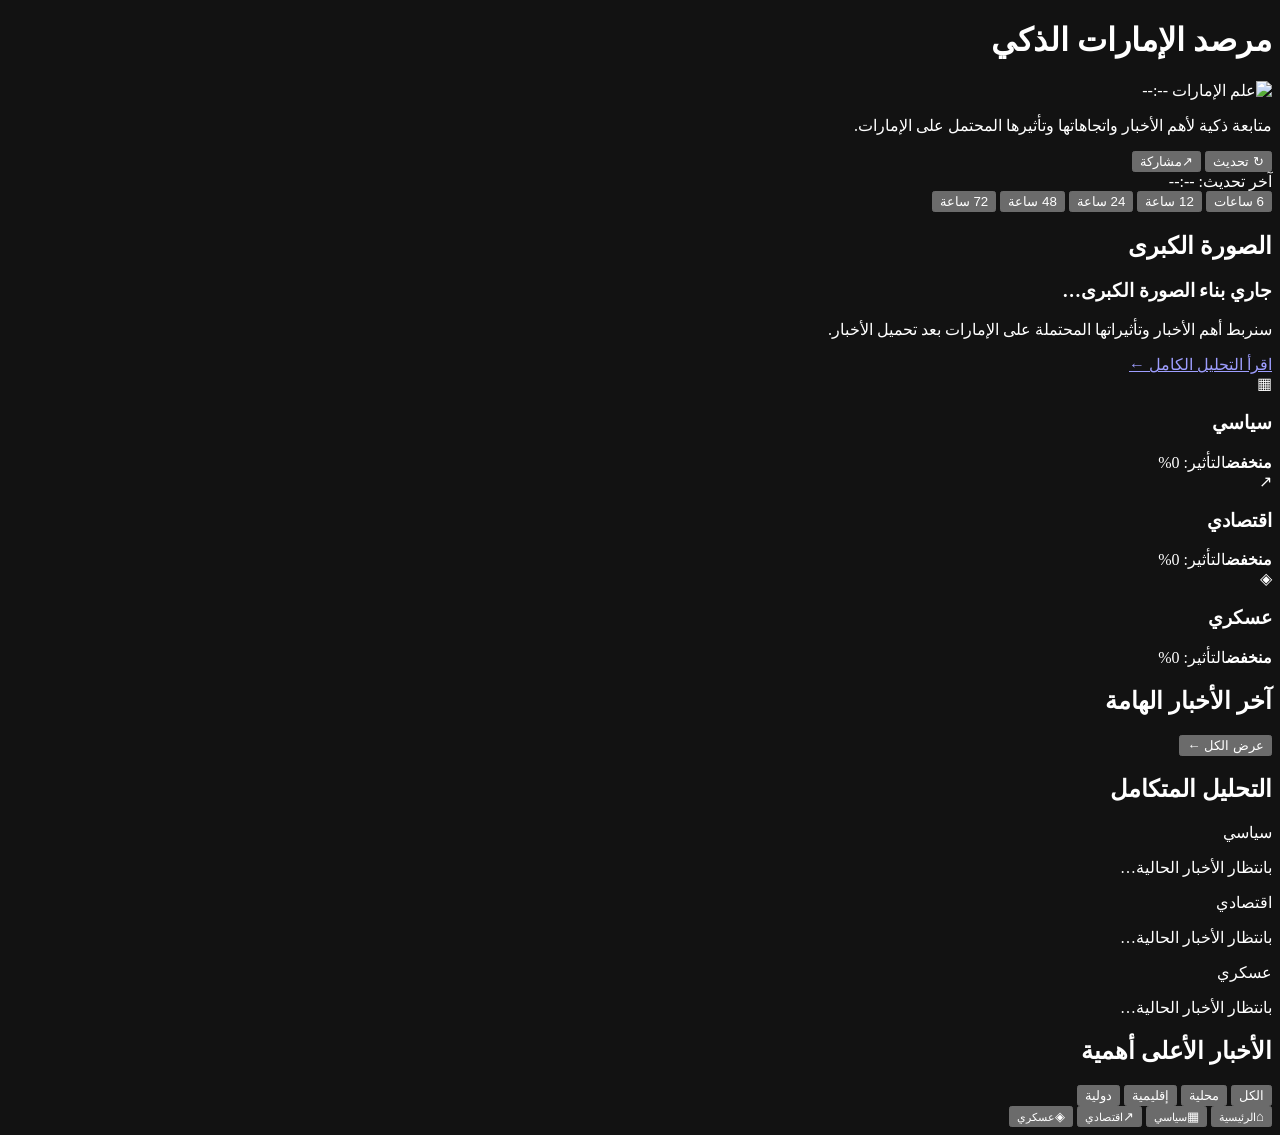
==== commit 2d15a000: "Add files via upload" ====
--- a/index.html
+++ b/index.html
@@ -1,21 +1,131 @@
-<!doctype html><html lang="ar" dir="rtl"><head><meta charset="utf-8"><meta name="viewport" content="width=device-width,initial-scale=1,viewport-fit=cover"><meta name="theme-color" content="#06192b"><title>مرصد الإمارات الذكي</title><link rel="manifest" href="/static/manifest.webmanifest"><link rel="stylesheet" href="/static/styles.css?v=1.0.0"></head><body>
-<div class="app">
-<header class="hero glass">
-  <div class="top"><h1 id="title">مرصد الإمارات الذكي</h1><div class="clock"><svg viewBox="0 0 48 32" aria-label="علم الإمارات"><rect width="48" height="32" fill="#fff"/><rect width="36" height="10.67" x="12" fill="#009A49"/><rect width="36" height="10.67" x="12" y="21.33" fill="#000"/><rect width="12" height="32" fill="#EF3340"/></svg><b id="uaeTime">--:--</b></div></div>
-  <p class="tagline">متابعة ذكية لأهم الأخبار واتجاهاتها وتأثيرها المحتمل على الإمارات.</p>
-  <div class="actions"><button id="refresh">↻ <span>تحديث</span></button><button id="share">⌯ مشاركة</button><span class="updated">آخر تحديث: <b id="lastUpdate">--:--</b></span></div>
-  <div class="hours" id="hours"><button data-h="6">6 ساعات</button><button data-h="12">12 ساعة</button><button class="active" data-h="24">24 ساعة</button><button data-h="48">48 ساعة</button><button data-h="72">72 ساعة</button></div>
-</header>
-<main>
-<section class="glass big"><div class="section-title"><span>🌐 الصورة الكبرى</span><small id="aiBadge" hidden>تحليل ذكي AI</small></div><h2 id="bigTitle">جاري بناء الصورة الكبرى...</h2><p id="bigSummary">يتم تحميل أهم التطورات وربطها بتأثيرها المحتمل على الإمارات.</p></section>
-<section class="impact-grid" id="impactGrid">
- <article class="impact" data-domain="political"><div>🏛️ <b>سياسي</b></div><strong class="level">—</strong><span>التأثير: <b class="pct">—</b></span></article>
- <article class="impact" data-domain="economic"><div>📈 <b>اقتصادي</b></div><strong class="level">—</strong><span>التأثير: <b class="pct">—</b></span></article>
- <article class="impact" data-domain="military"><div>🛡️ <b>عسكري</b></div><strong class="level">—</strong><span>التأثير: <b class="pct">—</b></span></article>
-</section>
-<section class="glass"><div class="section-title"><span>⚡ آخر الأخبار الهامة</span></div><div id="latest" class="news-list"><div class="loading">جاري تحميل الأخبار...</div></div></section>
-<section class="glass"><div class="section-title"><span>الأخبار الأعلى أهمية</span></div><div class="filters" id="filters"><button class="active" data-filter="الكل">الكل</button><button data-filter="محلية">محلية</button><button data-filter="إقليمية">إقليمية</button><button data-filter="دولية">دولية</button></div><div id="important" class="news-list"></div></section>
-<section class="glass"><div class="section-title"><span>🧠 التحليل المتكامل</span><small id="analysisBadge" hidden>تحليل ذكي AI</small></div><div class="analysis"><div><b>سياسي</b><p id="politicalText">جاري التحليل...</p></div><div><b>اقتصادي</b><p id="economicText">جاري التحليل...</p></div><div><b>عسكري</b><p id="militaryText">جاري التحليل...</p></div></div></section>
-</main>
-<nav class="bottom"><a class="active" href="#">⌂<span>الرئيسية</span></a><a href="#impactGrid">🏛<span>سياسي</span></a><a href="#impactGrid">📈<span>اقتصادي</span></a><a href="#impactGrid">🛡<span>عسكري</span></a></nav>
-</div><div id="toast"></div><script src="/static/app.js?v=1.0.0" defer></script></body></html>
+<!doctype html>
+<html lang="ar" dir="rtl">
+<head>
+  <meta charset="utf-8">
+  <meta name="viewport" content="width=device-width,initial-scale=1,viewport-fit=cover">
+  <meta name="theme-color" content="#061523">
+  <meta name="color-scheme" content="dark">
+  <meta name="description" content="مرصد الإمارات الذكي لمتابعة أهم الأخبار واتجاهاتها وتأثيرها المحتمل على الإمارات.">
+  <title>مرصد الإمارات الذكي</title>
+  <link rel="preconnect" href="https://fonts.googleapis.com">
+  <link rel="preconnect" href="https://fonts.gstatic.com" crossorigin>
+  <link href="https://fonts.googleapis.com/css2?family=Cairo:wght@400;500;600;700;800&display=swap" rel="stylesheet">
+  <link rel="icon" type="image/svg+xml" href="/assets/favicon.svg">
+  <link rel="manifest" href="/manifest.webmanifest">
+  <link rel="stylesheet" href="/assets/styles.css?v=1001">
+</head>
+<body>
+  <div class="bg-layer" aria-hidden="true"></div>
+
+  <main class="app-shell" id="home">
+    <header class="hero glass-panel">
+      <div class="hero-top">
+        <h1 id="appTitle">مرصد الإمارات الذكي</h1>
+        <div class="clock-card" aria-label="توقيت الإمارات">
+          <img src="/assets/uae-flag.svg" alt="علم الإمارات" width="42" height="28">
+          <time id="uaeClock" datetime="">--:--</time>
+        </div>
+      </div>
+
+      <p class="tagline" id="tagline">متابعة ذكية لأهم الأخبار واتجاهاتها وتأثيرها المحتمل على الإمارات.</p>
+
+      <div class="actions-row">
+        <button class="action primary" id="refreshBtn" type="button">
+          <span class="spinner" aria-hidden="true"></span>
+          <span class="refresh-icon" aria-hidden="true">↻</span>
+          <span class="btn-text">تحديث</span>
+        </button>
+        <button class="action" id="shareBtn" type="button"><span aria-hidden="true">↗</span><span>مشاركة</span></button>
+        <div class="last-update" id="lastUpdated">آخر تحديث: --:--</div>
+      </div>
+      <div class="notice" id="notice" role="status" aria-live="polite"></div>
+    </header>
+
+    <section class="duration-strip" aria-label="مدة الأخبار">
+      <button data-hours="6" type="button">6 ساعات</button>
+      <button data-hours="12" type="button">12 ساعة</button>
+      <button data-hours="24" class="selected" type="button">24 ساعة</button>
+      <button data-hours="48" type="button">48 ساعة</button>
+      <button data-hours="72" type="button">72 ساعة</button>
+    </section>
+
+    <section class="glass-panel big-picture" id="bigPictureSection">
+      <div class="section-heading">
+        <h2>الصورة الكبرى</h2>
+        <span class="ai-badge" id="bigAiBadge" hidden>تحليل ذكي AI</span>
+      </div>
+      <div class="big-picture-body">
+        <div class="picture-visual" aria-hidden="true">
+          <span class="orb"></span>
+          <span class="pulse-line"></span>
+        </div>
+        <div class="picture-copy">
+          <h3 id="bigTitle">جاري بناء الصورة الكبرى…</h3>
+          <p id="bigSummary">سنربط أهم الأخبار وتأثيراتها المحتملة على الإمارات بعد تحميل الأخبار.</p>
+          <a class="analysis-link" href="#integratedAnalysis">اقرأ التحليل الكامل ←</a>
+        </div>
+      </div>
+    </section>
+
+    <section class="impact-grid" id="impactGrid" aria-label="مؤشرات التأثير">
+      <article class="impact-card low" data-domain="political">
+        <div class="impact-icon">▦</div>
+        <div><h3>سياسي</h3><strong class="impact-level">منخفض</strong><span class="impact-value">التأثير: 0%</span></div>
+      </article>
+      <article class="impact-card low" data-domain="economic">
+        <div class="impact-icon">↗</div>
+        <div><h3>اقتصادي</h3><strong class="impact-level">منخفض</strong><span class="impact-value">التأثير: 0%</span></div>
+      </article>
+      <article class="impact-card low" data-domain="military">
+        <div class="impact-icon">◈</div>
+        <div><h3>عسكري</h3><strong class="impact-level">منخفض</strong><span class="impact-value">التأثير: 0%</span></div>
+      </article>
+    </section>
+
+    <section class="glass-panel news-section" id="latestNewsSection">
+      <div class="section-heading">
+        <h2>آخر الأخبار الهامة</h2>
+        <button class="text-action" id="showMoreLatest" type="button">عرض الكل ←</button>
+      </div>
+      <div class="news-list" id="latestNewsList">
+        <div class="skeleton"></div><div class="skeleton"></div><div class="skeleton"></div>
+      </div>
+    </section>
+
+    <section class="glass-panel analysis-section" id="integratedAnalysis">
+      <div class="section-heading">
+        <h2>التحليل المتكامل</h2>
+        <span class="ai-badge" id="analysisAiBadge" hidden>تحليل ذكي AI</span>
+      </div>
+      <div class="analysis-columns">
+        <article><span>سياسي</span><p id="politicalAnalysis">بانتظار الأخبار الحالية…</p></article>
+        <article><span>اقتصادي</span><p id="economicAnalysis">بانتظار الأخبار الحالية…</p></article>
+        <article><span>عسكري</span><p id="militaryAnalysis">بانتظار الأخبار الحالية…</p></article>
+      </div>
+    </section>
+
+    <section class="glass-panel news-section" id="topNewsSection">
+      <div class="section-heading stacked-mobile">
+        <h2>الأخبار الأعلى أهمية</h2>
+        <div class="category-tabs" role="tablist" aria-label="تصنيف الأخبار">
+          <button class="active" data-category="all" type="button">الكل</button>
+          <button data-category="local" type="button">محلية</button>
+          <button data-category="regional" type="button">إقليمية</button>
+          <button data-category="international" type="button">دولية</button>
+        </div>
+      </div>
+      <div class="news-list" id="topNewsList"></div>
+      <div class="empty-state" id="emptyState" hidden>لا توجد أخبار عربية موثوقة ضمن هذا التصنيف في الفترة المختارة.</div>
+    </section>
+  </main>
+
+  <nav class="bottom-nav" aria-label="التنقل الرئيسي">
+    <button class="active" data-target="home" type="button"><span>⌂</span><small>الرئيسية</small></button>
+    <button data-domain-target="political" type="button"><span>▦</span><small>سياسي</small></button>
+    <button data-domain-target="economic" type="button"><span>↗</span><small>اقتصادي</small></button>
+    <button data-domain-target="military" type="button"><span>◈</span><small>عسكري</small></button>
+  </nav>
+
+  <script src="/assets/app.js?v=1001" defer></script>
+</body>
+</html>
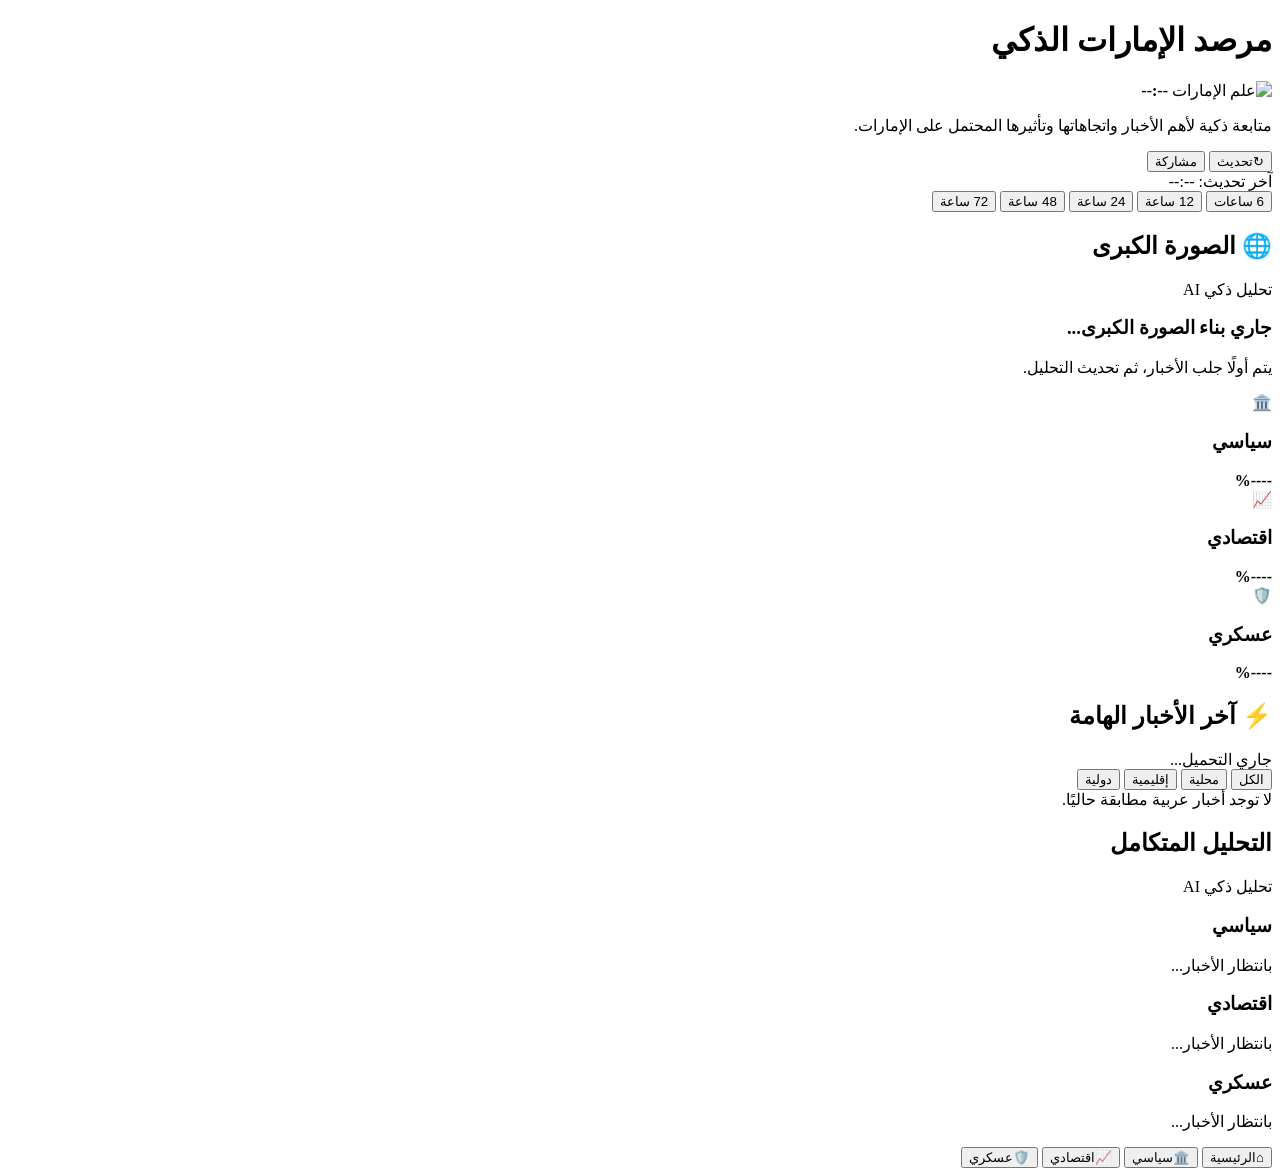
==== commit 6ee37d0d: "Add files via upload" ====
--- a/index.html
+++ b/index.html
@@ -3,129 +3,100 @@
 <head>
   <meta charset="utf-8">
   <meta name="viewport" content="width=device-width,initial-scale=1,viewport-fit=cover">
-  <meta name="theme-color" content="#061523">
-  <meta name="color-scheme" content="dark">
-  <meta name="description" content="مرصد الإمارات الذكي لمتابعة أهم الأخبار واتجاهاتها وتأثيرها المحتمل على الإمارات.">
+  <meta name="theme-color" content="#071726">
   <title>مرصد الإمارات الذكي</title>
+  <link rel="manifest" href="/manifest.webmanifest">
+  <link rel="icon" href="/assets/favicon.svg" type="image/svg+xml">
   <link rel="preconnect" href="https://fonts.googleapis.com">
   <link rel="preconnect" href="https://fonts.gstatic.com" crossorigin>
   <link href="https://fonts.googleapis.com/css2?family=Cairo:wght@400;500;600;700;800&display=swap" rel="stylesheet">
-  <link rel="icon" type="image/svg+xml" href="/assets/favicon.svg">
-  <link rel="manifest" href="/manifest.webmanifest">
-  <link rel="stylesheet" href="/assets/styles.css?v=1001">
+  <link rel="stylesheet" href="/assets/styles.css?v=1">
 </head>
 <body>
-  <div class="bg-layer" aria-hidden="true"></div>
-
-  <main class="app-shell" id="home">
-    <header class="hero glass-panel">
+  <div class="app-shell">
+    <header class="hero glass">
       <div class="hero-top">
         <h1 id="appTitle">مرصد الإمارات الذكي</h1>
         <div class="clock-card" aria-label="توقيت الإمارات">
-          <img src="/assets/uae-flag.svg" alt="علم الإمارات" width="42" height="28">
-          <time id="uaeClock" datetime="">--:--</time>
+          <img src="/assets/uae-flag.svg" alt="علم الإمارات">
+          <strong id="uaeClock">--:--</strong>
         </div>
       </div>
-
-      <p class="tagline" id="tagline">متابعة ذكية لأهم الأخبار واتجاهاتها وتأثيرها المحتمل على الإمارات.</p>
-
+      <p class="subtitle">متابعة ذكية لأهم الأخبار واتجاهاتها وتأثيرها المحتمل على الإمارات.</p>
       <div class="actions-row">
-        <button class="action primary" id="refreshBtn" type="button">
-          <span class="spinner" aria-hidden="true"></span>
-          <span class="refresh-icon" aria-hidden="true">↻</span>
-          <span class="btn-text">تحديث</span>
-        </button>
-        <button class="action" id="shareBtn" type="button"><span aria-hidden="true">↗</span><span>مشاركة</span></button>
-        <div class="last-update" id="lastUpdated">آخر تحديث: --:--</div>
+        <button id="refreshBtn" class="primary-btn" type="button"><span class="refresh-icon">↻</span><span class="refresh-label">تحديث</span></button>
+        <button id="shareBtn" class="ghost-btn" type="button">مشاركة</button>
+        <div class="last-update">آخر تحديث: <span id="lastUpdated">--:--</span></div>
       </div>
-      <div class="notice" id="notice" role="status" aria-live="polite"></div>
     </header>
 
-    <section class="duration-strip" aria-label="مدة الأخبار">
-      <button data-hours="6" type="button">6 ساعات</button>
-      <button data-hours="12" type="button">12 ساعة</button>
-      <button data-hours="24" class="selected" type="button">24 ساعة</button>
-      <button data-hours="48" type="button">48 ساعة</button>
-      <button data-hours="72" type="button">72 ساعة</button>
+    <section class="period-row" aria-label="فترة الأخبار">
+      <button data-hours="6">6 ساعات</button>
+      <button data-hours="12">12 ساعة</button>
+      <button class="active" data-hours="24">24 ساعة</button>
+      <button data-hours="48">48 ساعة</button>
+      <button data-hours="72">72 ساعة</button>
     </section>
 
-    <section class="glass-panel big-picture" id="bigPictureSection">
-      <div class="section-heading">
-        <h2>الصورة الكبرى</h2>
-        <span class="ai-badge" id="bigAiBadge" hidden>تحليل ذكي AI</span>
-      </div>
-      <div class="big-picture-body">
-        <div class="picture-visual" aria-hidden="true">
-          <span class="orb"></span>
-          <span class="pulse-line"></span>
+    <main>
+      <section class="glass section big-picture">
+        <div class="section-head">
+          <h2>🌐 الصورة الكبرى</h2>
+          <span id="aiBadge" class="ai-badge hidden">تحليل ذكي AI</span>
         </div>
-        <div class="picture-copy">
-          <h3 id="bigTitle">جاري بناء الصورة الكبرى…</h3>
-          <p id="bigSummary">سنربط أهم الأخبار وتأثيراتها المحتملة على الإمارات بعد تحميل الأخبار.</p>
-          <a class="analysis-link" href="#integratedAnalysis">اقرأ التحليل الكامل ←</a>
+        <h3 id="bigHeadline">جاري بناء الصورة الكبرى...</h3>
+        <p id="bigSummary">يتم أولًا جلب الأخبار، ثم تحديث التحليل.</p>
+      </section>
+
+      <section class="impact-grid" aria-label="التأثير حسب المجال">
+        <article class="impact-card glass" data-domain="political">
+          <span class="domain-icon">🏛️</span><h3>سياسي</h3><strong id="politicalLevel">--</strong><b id="politicalImpact">--%</b>
+        </article>
+        <article class="impact-card glass" data-domain="economic">
+          <span class="domain-icon">📈</span><h3>اقتصادي</h3><strong id="economicLevel">--</strong><b id="economicImpact">--%</b>
+        </article>
+        <article class="impact-card glass" data-domain="military">
+          <span class="domain-icon">🛡️</span><h3>عسكري</h3><strong id="militaryLevel">--</strong><b id="militaryImpact">--%</b>
+        </article>
+      </section>
+
+      <section class="glass section news-section">
+        <div class="section-head news-title-row">
+          <h2>⚡ آخر الأخبار الهامة</h2>
+          <span id="newsState" class="muted">جاري التحميل...</span>
         </div>
-      </div>
-    </section>
+        <div class="scope-tabs" role="tablist" aria-label="نطاق الأخبار">
+          <button class="active" data-scope="all">الكل</button>
+          <button data-scope="local">محلية</button>
+          <button data-scope="regional">إقليمية</button>
+          <button data-scope="international">دولية</button>
+        </div>
+        <div id="newsList" class="news-list"></div>
+        <div id="emptyNews" class="empty hidden">لا توجد أخبار عربية مطابقة حاليًا.</div>
+      </section>
 
-    <section class="impact-grid" id="impactGrid" aria-label="مؤشرات التأثير">
-      <article class="impact-card low" data-domain="political">
-        <div class="impact-icon">▦</div>
-        <div><h3>سياسي</h3><strong class="impact-level">منخفض</strong><span class="impact-value">التأثير: 0%</span></div>
-      </article>
-      <article class="impact-card low" data-domain="economic">
-        <div class="impact-icon">↗</div>
-        <div><h3>اقتصادي</h3><strong class="impact-level">منخفض</strong><span class="impact-value">التأثير: 0%</span></div>
-      </article>
-      <article class="impact-card low" data-domain="military">
-        <div class="impact-icon">◈</div>
-        <div><h3>عسكري</h3><strong class="impact-level">منخفض</strong><span class="impact-value">التأثير: 0%</span></div>
-      </article>
-    </section>
+      <section class="glass section analysis-section">
+        <div class="section-head">
+          <h2>التحليل المتكامل</h2>
+          <span id="analysisBadge" class="ai-badge hidden">تحليل ذكي AI</span>
+        </div>
+        <div class="analysis-list">
+          <article><h3>سياسي</h3><p id="politicalAnalysis">بانتظار الأخبار...</p></article>
+          <article><h3>اقتصادي</h3><p id="economicAnalysis">بانتظار الأخبار...</p></article>
+          <article><h3>عسكري</h3><p id="militaryAnalysis">بانتظار الأخبار...</p></article>
+        </div>
+      </section>
+    </main>
+  </div>
 
-    <section class="glass-panel news-section" id="latestNewsSection">
-      <div class="section-heading">
-        <h2>آخر الأخبار الهامة</h2>
-        <button class="text-action" id="showMoreLatest" type="button">عرض الكل ←</button>
-      </div>
-      <div class="news-list" id="latestNewsList">
-        <div class="skeleton"></div><div class="skeleton"></div><div class="skeleton"></div>
-      </div>
-    </section>
-
-    <section class="glass-panel analysis-section" id="integratedAnalysis">
-      <div class="section-heading">
-        <h2>التحليل المتكامل</h2>
-        <span class="ai-badge" id="analysisAiBadge" hidden>تحليل ذكي AI</span>
-      </div>
-      <div class="analysis-columns">
-        <article><span>سياسي</span><p id="politicalAnalysis">بانتظار الأخبار الحالية…</p></article>
-        <article><span>اقتصادي</span><p id="economicAnalysis">بانتظار الأخبار الحالية…</p></article>
-        <article><span>عسكري</span><p id="militaryAnalysis">بانتظار الأخبار الحالية…</p></article>
-      </div>
-    </section>
-
-    <section class="glass-panel news-section" id="topNewsSection">
-      <div class="section-heading stacked-mobile">
-        <h2>الأخبار الأعلى أهمية</h2>
-        <div class="category-tabs" role="tablist" aria-label="تصنيف الأخبار">
-          <button class="active" data-category="all" type="button">الكل</button>
-          <button data-category="local" type="button">محلية</button>
-          <button data-category="regional" type="button">إقليمية</button>
-          <button data-category="international" type="button">دولية</button>
-        </div>
-      </div>
-      <div class="news-list" id="topNewsList"></div>
-      <div class="empty-state" id="emptyState" hidden>لا توجد أخبار عربية موثوقة ضمن هذا التصنيف في الفترة المختارة.</div>
-    </section>
-  </main>
-
-  <nav class="bottom-nav" aria-label="التنقل الرئيسي">
-    <button class="active" data-target="home" type="button"><span>⌂</span><small>الرئيسية</small></button>
-    <button data-domain-target="political" type="button"><span>▦</span><small>سياسي</small></button>
-    <button data-domain-target="economic" type="button"><span>↗</span><small>اقتصادي</small></button>
-    <button data-domain-target="military" type="button"><span>◈</span><small>عسكري</small></button>
+  <nav class="bottom-nav glass" aria-label="التنقل">
+    <button class="active"><span>⌂</span>الرئيسية</button>
+    <button data-jump="political"><span>🏛️</span>سياسي</button>
+    <button data-jump="economic"><span>📈</span>اقتصادي</button>
+    <button data-jump="military"><span>🛡️</span>عسكري</button>
   </nav>
 
-  <script src="/assets/app.js?v=1001" defer></script>
+  <div id="toast" class="toast hidden" role="status"></div>
+  <script src="/assets/app.js?v=1" defer></script>
 </body>
 </html>
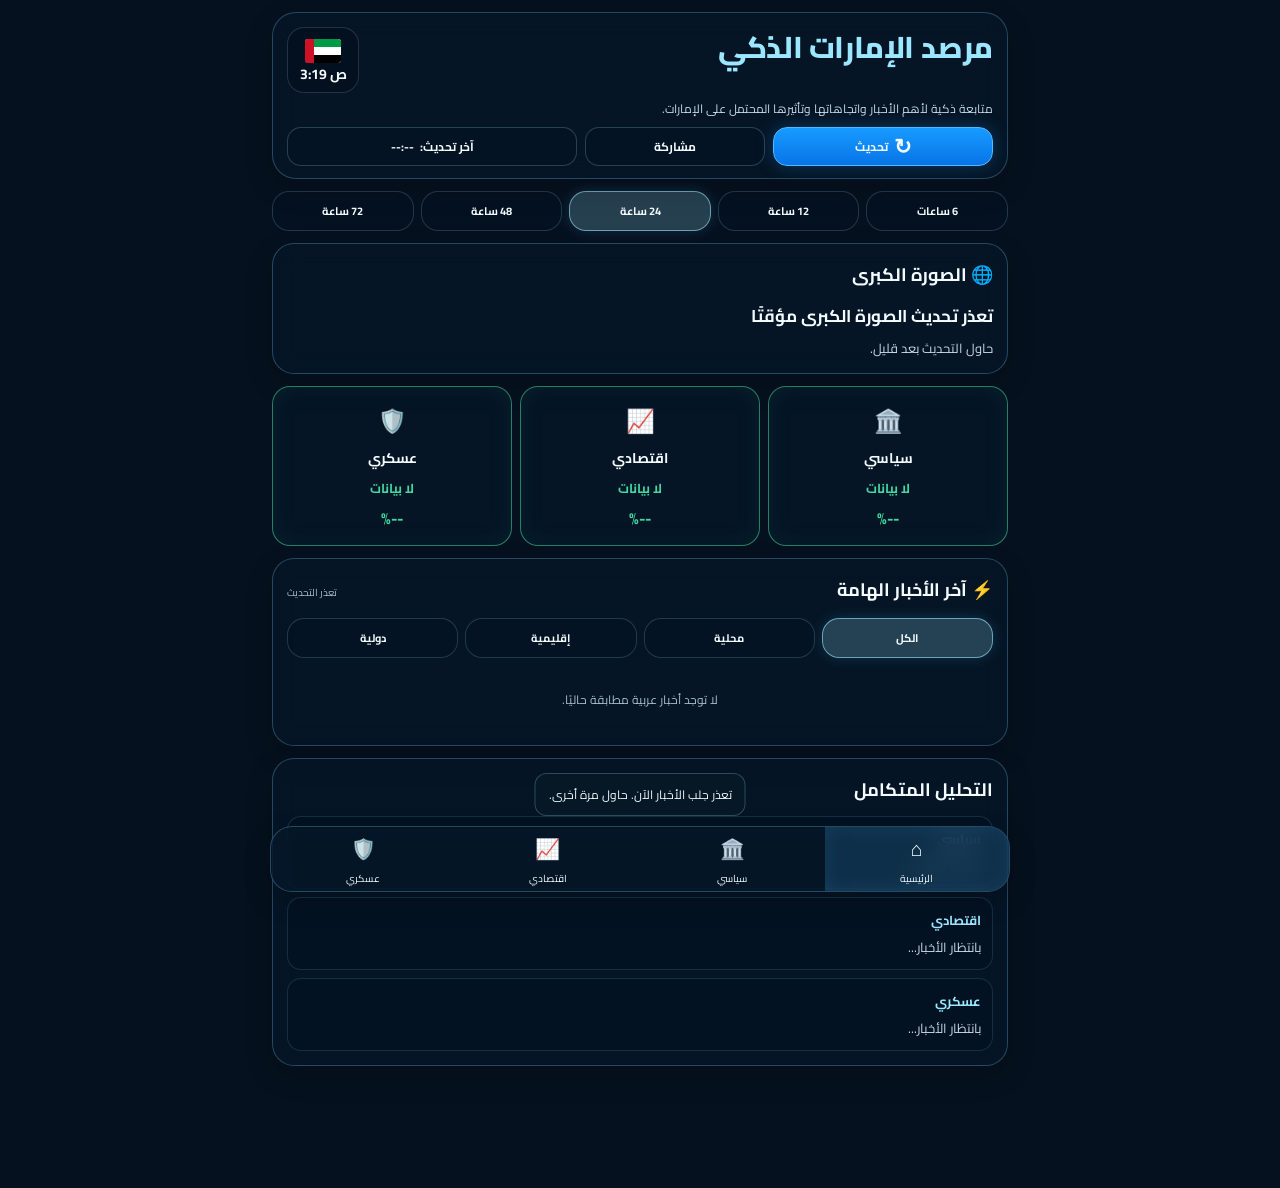
==== commit dcf6a373: "Add files via upload" ====
--- a/index.html
+++ b/index.html
@@ -6,11 +6,11 @@
   <meta name="theme-color" content="#071726">
   <title>مرصد الإمارات الذكي</title>
   <link rel="manifest" href="/manifest.webmanifest">
-  <link rel="icon" href="/assets/favicon.svg" type="image/svg+xml">
+  <link rel="icon" href="/favicon.svg" type="image/svg+xml">
   <link rel="preconnect" href="https://fonts.googleapis.com">
   <link rel="preconnect" href="https://fonts.gstatic.com" crossorigin>
   <link href="https://fonts.googleapis.com/css2?family=Cairo:wght@400;500;600;700;800&display=swap" rel="stylesheet">
-  <link rel="stylesheet" href="/assets/styles.css?v=1">
+  <link rel="stylesheet" href="/styles.css?v=2">
 </head>
 <body>
   <div class="app-shell">
@@ -18,7 +18,7 @@
       <div class="hero-top">
         <h1 id="appTitle">مرصد الإمارات الذكي</h1>
         <div class="clock-card" aria-label="توقيت الإمارات">
-          <img src="/assets/uae-flag.svg" alt="علم الإمارات">
+          <img src="/uae-flag.svg" alt="علم الإمارات">
           <strong id="uaeClock">--:--</strong>
         </div>
       </div>
@@ -97,6 +97,6 @@
   </nav>
 
   <div id="toast" class="toast hidden" role="status"></div>
-  <script src="/assets/app.js?v=1" defer></script>
+  <script src="/app.js?v=2" defer></script>
 </body>
 </html>
--- a/styles.css
+++ b/styles.css
@@ -0,0 +1,16 @@
+:root{
+  --bg:#06111f;--glass:rgba(5,24,42,.64);--glass-strong:rgba(5,24,42,.78);--line:rgba(119,208,255,.28);
+  --text:#f4fbff;--muted:#a9bed0;--blue:#9be7ff;--blue2:#2a98ff;--green:#42d7a1;--yellow:#f0c84b;--red:#ff6678;
+}
+*{box-sizing:border-box}html,body{margin:0;min-height:100%;background:var(--bg);color:var(--text);font-family:"Cairo",sans-serif}body{overflow-x:hidden;padding-bottom:90px}
+body::before{content:"";position:fixed;inset:0;background:#06111f url('/background.svg?v=2') center top/cover no-repeat;z-index:-2}
+body::after{content:"";position:fixed;inset:0;background:linear-gradient(180deg,rgba(2,13,25,.18),rgba(2,13,25,.42));z-index:-1;pointer-events:none}
+button{font:inherit;color:inherit}.app-shell{width:min(100%,760px);margin:0 auto;padding:12px 12px 20px}.glass{background:var(--glass);border:1px solid var(--line);backdrop-filter:blur(12px);-webkit-backdrop-filter:blur(12px);box-shadow:0 10px 28px rgba(0,0,0,.18)}
+.hero{border-radius:24px;padding:14px 14px 12px}.hero-top{display:flex;align-items:flex-start;justify-content:space-between;gap:10px;direction:rtl}.hero h1{margin:3px 0 0;font-size:clamp(22px,7.25vw,30px);line-height:1.15;color:var(--blue);font-weight:800;white-space:nowrap;letter-spacing:-.4px;min-width:0}.clock-card{flex:0 0 72px;min-height:66px;border:1px solid rgba(255,255,255,.14);border-radius:17px;background:rgba(3,15,29,.52);display:flex;flex-direction:column;align-items:center;justify-content:center;gap:4px}.clock-card img{width:36px;height:24px;border-radius:3px}.clock-card strong{font-size:14px;direction:ltr;line-height:1}.subtitle{margin:8px 0 10px;font-size:clamp(10px,2.85vw,12px);line-height:1.35;color:#c8dcea;white-space:nowrap;overflow:hidden;text-overflow:clip}.actions-row{display:grid;grid-template-columns:1fr .82fr 1.32fr;gap:8px;align-items:center;direction:rtl}.actions-row button,.last-update{height:39px;border-radius:14px;border:1px solid rgba(146,217,255,.23);display:flex;align-items:center;justify-content:center;gap:6px;font-size:12px;font-weight:700;white-space:nowrap}.primary-btn{border-color:#4cbcff!important;background:linear-gradient(180deg,#179bff,#0874e8);box-shadow:0 0 18px rgba(38,157,255,.26)}.ghost-btn,.last-update{background:rgba(4,20,36,.52)}.refresh-icon{font-size:21px;line-height:1}.primary-btn.loading .refresh-icon{animation:spin .8s linear infinite}.primary-btn:disabled{opacity:.75}@keyframes spin{to{transform:rotate(360deg)}}
+.period-row{display:grid;grid-template-columns:repeat(5,1fr);gap:7px;margin:12px 0}.period-row button,.scope-tabs button{border:1px solid rgba(150,215,255,.2);background:rgba(3,18,34,.5);border-radius:17px;padding:9px 2px;font-size:11px;font-weight:700;white-space:nowrap}.period-row button.active,.scope-tabs button.active{background:rgba(155,231,255,.22);border-color:rgba(155,231,255,.6);box-shadow:0 0 14px rgba(71,186,255,.18)}
+.section{border-radius:22px;padding:14px;margin:12px 0}.section-head{display:flex;align-items:center;justify-content:space-between;gap:10px}.section-head h2{font-size:18px;margin:0}.big-picture h3{font-size:17px;line-height:1.55;margin:12px 0 7px}.big-picture p,.analysis-list p{font-size:13px;line-height:1.75;color:#c6d8e6;margin:0}.ai-badge{font-size:10px;font-weight:800;color:#b9efff;border:1px solid rgba(155,231,255,.45);padding:4px 7px;border-radius:999px;background:rgba(75,174,255,.12)}
+.impact-grid{display:grid;grid-template-columns:repeat(3,1fr);gap:8px;margin:12px 0}.impact-card{border-radius:18px;padding:12px 7px;text-align:center;min-width:0}.impact-card .domain-icon{font-size:23px;display:block}.impact-card h3{margin:3px 0 5px;font-size:14px}.impact-card strong{display:block;font-size:13px}.impact-card b{display:block;font-size:16px;margin-top:3px}.impact-card.low{border-color:rgba(66,215,161,.55);box-shadow:inset 0 0 26px rgba(66,215,161,.06)}.impact-card.low strong,.impact-card.low b{color:var(--green)}.impact-card.medium{border-color:rgba(240,200,75,.55);box-shadow:inset 0 0 26px rgba(240,200,75,.06)}.impact-card.medium strong,.impact-card.medium b{color:var(--yellow)}.impact-card.high{border-color:rgba(255,102,120,.55);box-shadow:inset 0 0 26px rgba(255,102,120,.06)}.impact-card.high strong,.impact-card.high b{color:var(--red)}
+.news-title-row{align-items:baseline}.muted{font-size:10px;color:var(--muted)}.scope-tabs{display:grid;grid-template-columns:repeat(4,1fr);gap:7px;margin:12px 0 10px}.news-list{display:grid;gap:9px}.news-card{display:grid;grid-template-columns:58px 1fr 64px;gap:9px;align-items:center;padding:10px;border:1px solid rgba(149,211,244,.18);background:rgba(3,17,31,.48);border-radius:16px;text-decoration:none;color:inherit}.news-score{height:58px;border-radius:12px;display:flex;flex-direction:column;justify-content:center;align-items:center;font-weight:800;border:1px solid currentColor;background:rgba(255,255,255,.03)}.news-score span{font-size:10px}.news-score b{font-size:16px}.news-score.low{color:var(--green)}.news-score.medium{color:var(--yellow)}.news-score.high{color:var(--red)}.news-copy h3{font-size:13px;line-height:1.55;margin:0 0 5px;font-weight:700}.news-meta{font-size:10px;color:var(--muted);display:flex;gap:6px;flex-wrap:wrap}.scope-chip{justify-self:end;font-size:10px;padding:5px 7px;border-radius:999px;background:rgba(58,142,203,.13);border:1px solid rgba(120,207,255,.2);white-space:nowrap}.empty{padding:20px 8px;text-align:center;color:var(--muted);font-size:12px}.analysis-list{display:grid;gap:8px;margin-top:10px}.analysis-list article{padding:10px 11px;border-radius:14px;background:rgba(3,17,31,.42);border:1px solid rgba(149,211,244,.14)}.analysis-list h3{font-size:13px;margin:0 0 4px;color:var(--blue)}
+.bottom-nav{position:fixed;z-index:20;left:50%;transform:translateX(-50%);bottom:max(8px,env(safe-area-inset-bottom));width:min(calc(100% - 20px),740px);height:66px;border-radius:22px;display:grid;grid-template-columns:repeat(4,1fr);overflow:hidden}.bottom-nav button{border:0;background:transparent;display:flex;flex-direction:column;align-items:center;justify-content:center;gap:2px;font-size:10px}.bottom-nav button span{font-size:20px}.bottom-nav button.active{background:rgba(68,177,255,.16);box-shadow:inset 0 0 18px rgba(83,184,255,.12)}.toast{position:fixed;z-index:30;bottom:84px;left:50%;transform:translateX(-50%);max-width:calc(100% - 30px);padding:9px 13px;border-radius:12px;background:rgba(7,24,39,.94);border:1px solid rgba(155,231,255,.25);font-size:12px}.hidden{display:none!important}
+@media(max-width:360px){.app-shell{padding-inline:9px}.hero{padding-inline:11px}.clock-card{flex-basis:66px}.actions-row{gap:5px}.actions-row button,.last-update{font-size:10px}.period-row,.scope-tabs{gap:5px}.period-row button,.scope-tabs button{font-size:9.7px}.impact-grid{gap:5px}.impact-card{padding-inline:4px}.impact-card h3{font-size:12px}.news-card{grid-template-columns:52px 1fr 54px;gap:7px;padding:8px}.news-copy h3{font-size:12px}}
+@media(max-width:320px){.hero h1{font-size:20px}.clock-card{flex-basis:60px;min-height:61px}.clock-card img{width:32px;height:21px}.subtitle{font-size:9.6px}.actions-row{grid-template-columns:.9fr .75fr 1.35fr}.period-row button,.scope-tabs button{font-size:8.9px;padding-inline:0}.section{padding:12px}.section-head h2{font-size:16px}.impact-card .domain-icon{font-size:19px}.impact-card b{font-size:14px}}
